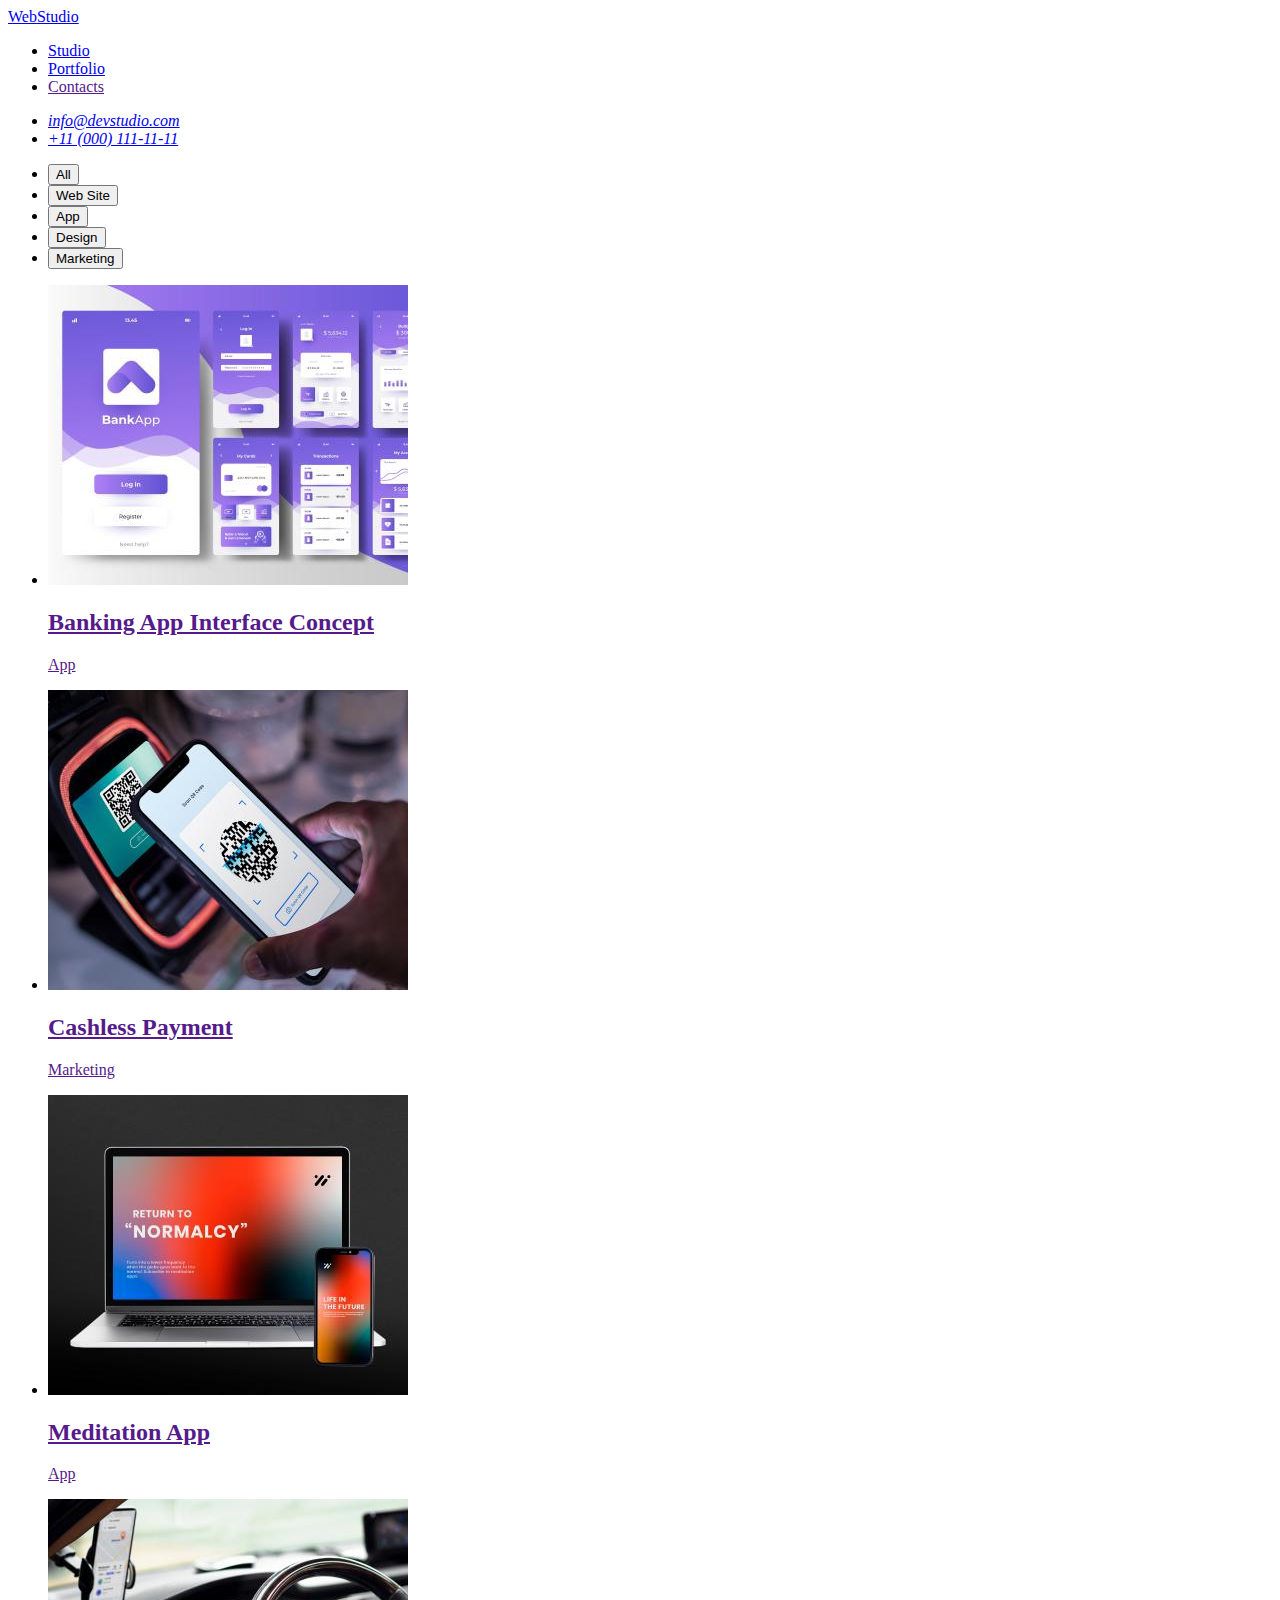
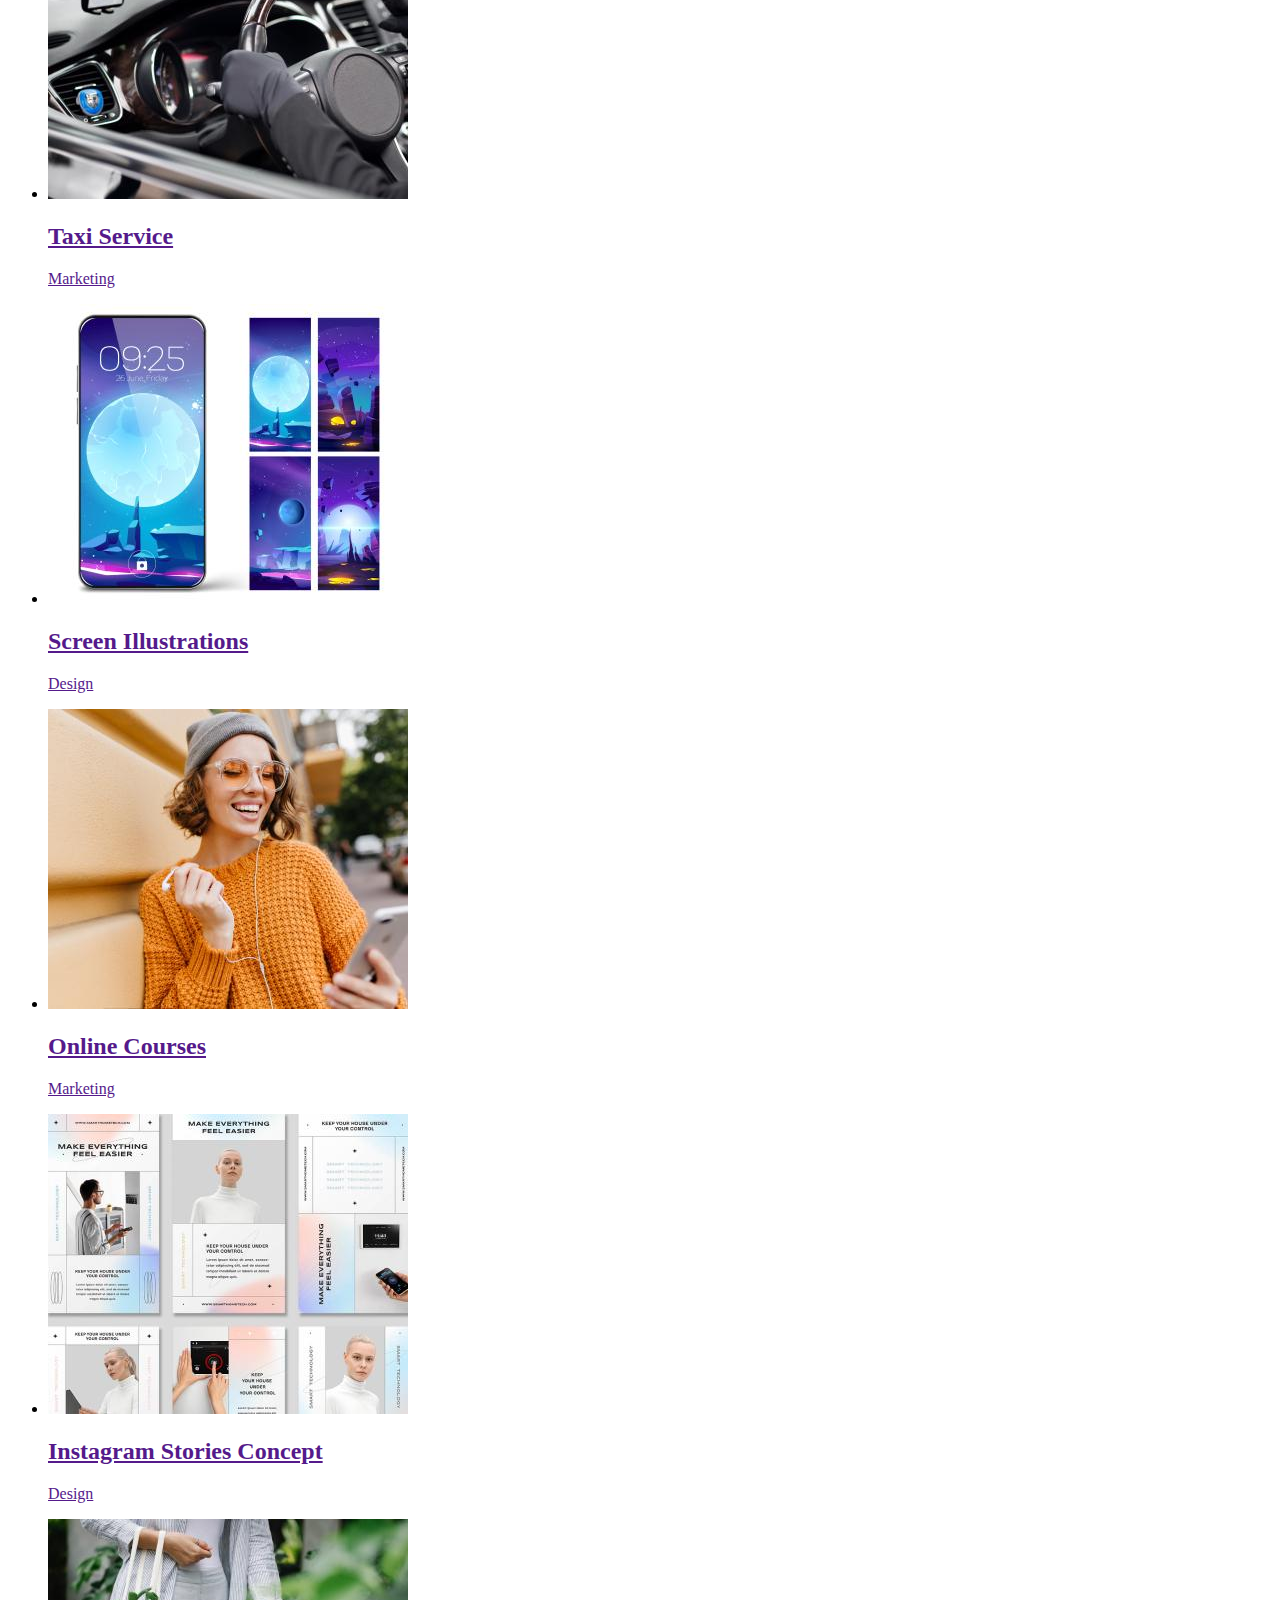
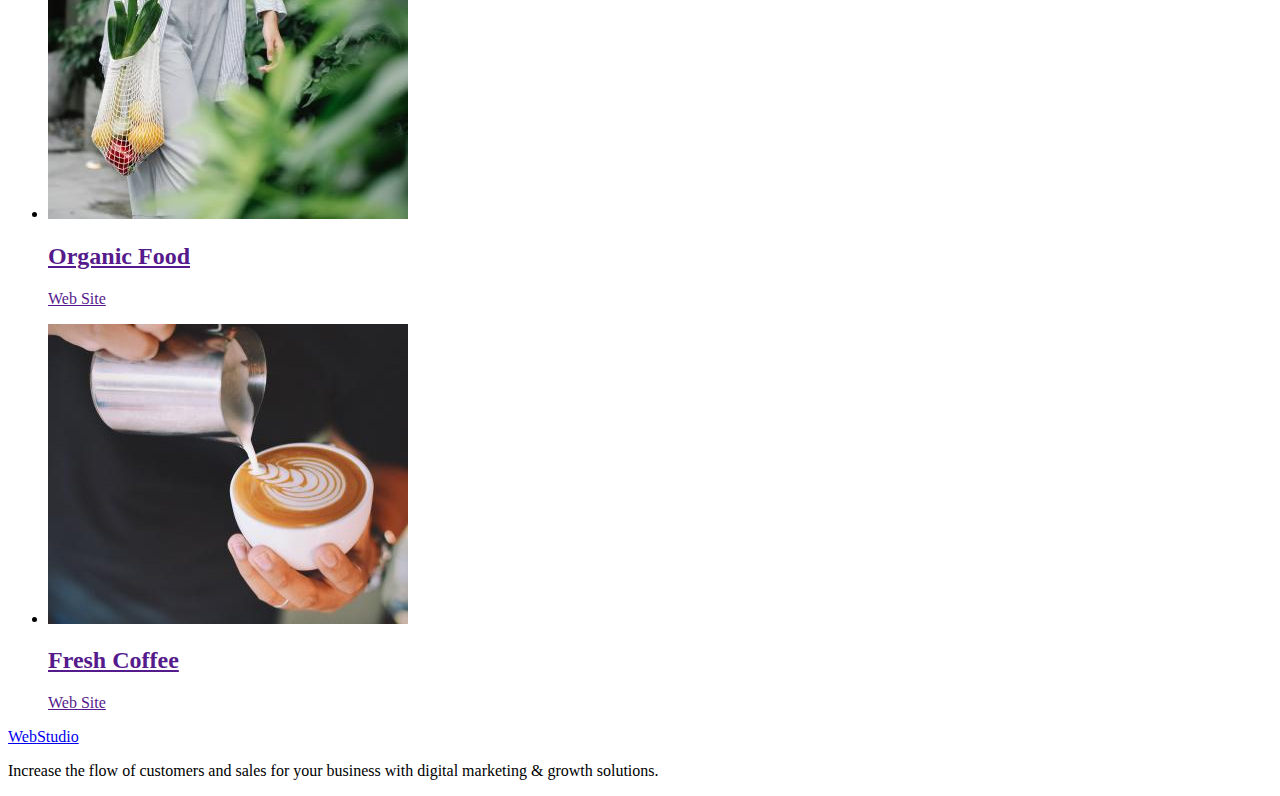
==== portfolio.html @ fcc4657e "Add files via upload" ====
<!DOCTYPE html>
<html lang="en">
  <head>
    <meta charset="UTF-8" />
    <meta http-equiv="X-UA-Compatible" content="IE=edge" />
    <meta name="viewport" content="width=device-width, initial-scale=1.0" />
    <title>Portfolio</title>

    <link rel="preconnect" href="https://fonts.googleapis.com" />
    <link rel="preconnect" href="https://fonts.gstatic.com" crossorigin />
    <link
      href="https://fonts.googleapis.com/css2?family=Raleway:wght@800&family=Roboto:wght@400;500;700&display=swap"
      rel="stylesheet"
    />
    <link rel="stylesheet" href="./css/styles.css" />
  </head>

  <body class="body">
    <header class="page-header">
      <nav class="page-nav">
        <a class="logo-link link" href="./index.html"
          >Web<span class="logo-text">Studio</span></a
        >
        <ul class="menu list">
          <li class="menu-item">
            <a class="menu-link link" href="./index.html">Studio</a>
          </li>
          <li class="menu-item">
            <a class="menu-link link" href="./portfolio.html">Portfolio</a>
          </li>
          <li class="menu-item">
            <a class="menu-link link" href="">Contacts</a>
          </li>
        </ul>
      </nav>
      <address class="contacts-address link">
        <ul class="contacts-address list">
          <li class="contacts-address-item">
            <a
              class="contacts-address-mail link"
              href="mailto:info@devstudio.com"
              >info@devstudio.com</a
            >
          </li>
          <li class="contacts-address-item">
            <a class="contacts-address-telephone link" href="tel:+110001111111"
              >+11 (000) 111-11-11</a
            >
          </li>
        </ul>
      </address>
    </header>
    <!--PORTFOLIO-->
    <main>
      <section class="content-portfolio">
        <h1 hidden>Portfolio</h1>

        <ul class="menu-nav-list list">
          <li class="portfolio-btn-list list">
            <button class="portfolio-button" type="button">All</button>
          </li>
          <li class="portfolio-btn-list list">
            <button class="portfolio-button" type="button">Web Site</button>
          </li>
          <li class="portfolio-btn-list list">
            <button class="portfolio-button" type="button">App</button>
          </li>
          <li class="portfolio-btn-list list">
            <button class="portfolio-button" type="button">Design</button>
          </li>
          <li class="portfolio-btn-list list">
            <button class="portfolio-button" type="button">Marketing</button>
          </li>
        </ul>

        <!----------Examples Working------>
        <ul class="examples-working-list list">
          <li class="examples-working-list-item list">
            <a class="examples-working-link link" href="">
              <img
                src="./images/img8.jpg"
                alt="Online banking application"
                width="360"
                height="300"
              />
              <h2 class="title-examples-working">
                Banking App Interface Concept
              </h2>
              <p class="examples-working-paragraph">App</p></a
            >
          </li>
          <li class="examples-working-list-item list">
            <a class="examples-working-link link" href="">
              <img
                src="./images/img9.jpg"
                alt="Work mobile QR-Code"
                width="360"
                height="300"
              />
              <h2 class="title-examples-working">Cashless Payment</h2>
              <p class="examples-working-paragraph">Marketing</p></a
            >
          </li>
          <li class="examples-working-list-item list">
            <a class="examples-working-link link" href="">
              <img
                src="./images/img10.jpg"
                alt="Laptop and phone"
                width="360"
                height="300"
              />
              <h2 class="title-examples-working">Meditation App</h2>
              <p class="examples-working-paragraph">App</p></a
            >
          </li>
          <li class="examples-working-list-item list">
            <a class="examples-working-link link" href="">
              <img
                src="./images/img11.jpg"
                alt="A man is driving using a navigator"
                width="360"
                height="300"
              />
              <h2 class="title-examples-working">Taxi Service</h2>
              <p class="examples-working-paragraph">Marketing</p></a
            >
          </li>
          <li class="examples-working-list-item list">
            <a class="examples-working-link link" href="">
              <img
                src="./images/img12.jpg"
                alt="Pictures for smartphone"
                width="360"
                height="300"
              />
              <h2 class="title-examples-working">Screen Illustrations</h2>
              <p class="examples-working-paragraph">Design</p></a
            >
          </li>
          <li class="examples-working-list-item list">
            <a class="examples-working-link link" href="">
              <img
                src="./images/img13.jpg"
                alt="Girl in headphones listens to the online course"
                width="360"
                height="300"
              />
              <h2 class="title-examples-working">Online Courses</h2>
              <p class="examples-working-paragraph">Marketing</p></a
            >
          </li>
          <li class="examples-working-list-item list">
            <a class="examples-working-link link" href="">
              <img
                src="./images/img14.jpg"
                alt="Six pictures"
                width="360"
                height="300"
              />
              <h2 class="title-examples-working">Instagram Stories Concept</h2>
              <p class="examples-working-paragraph">Design</p></a
            >
          </li>
          <li class="examples-working-list-item list">
            <a class="examples-working-link link" href="">
              <img
                src="./images/img15.jpg"
                alt="Woman with a bag of vegetables and fruits"
                width="360"
                height="300"
              />
              <h2 class="title-examples-working">Organic Food</h2>
              <p class="examples-working-paragraph">Web Site</p></a
            >
          </li>
          <li class="examples-working-list-item list">
            <a class="examples-working-link link" href="">
              <img
                src="./images/img16.jpg"
                alt="Cup of coffee in hand"
                width="360"
                height="300"
              />
              <h2 class="title-examples-working">Fresh Coffee</h2>
              <p class="examples-working-paragraph">Web Site</p></a
            >
          </li>
        </ul>
      </section>
    </main>

    <footer class="peage-footer">
      <a class="footer-logo-link link" href="./index.html"
        >Web<span class="footer-logo-text">Studio</span></a
      >
      <p class="text-footer">
        Increase the flow of customers and sales for your business with digital
        marketing & growth solutions.
      </p>
    </footer>
  </body>
</html>
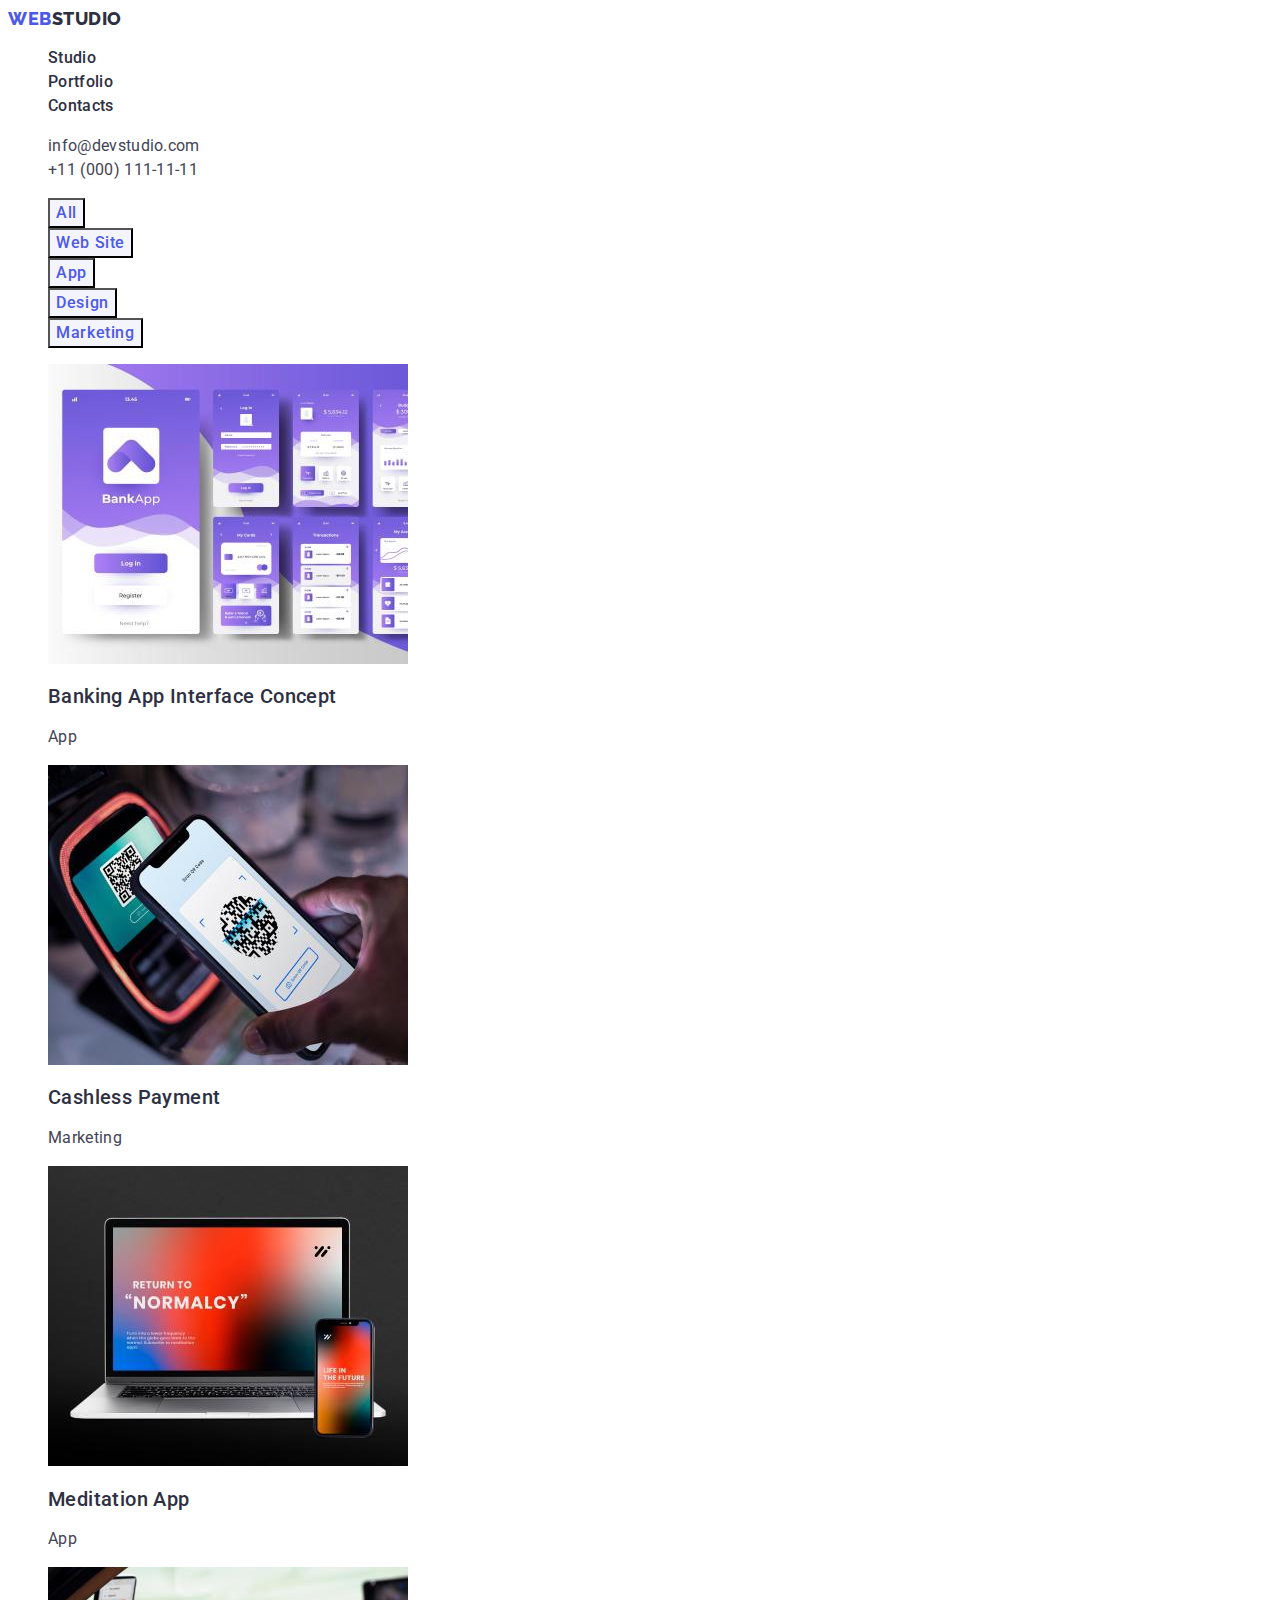
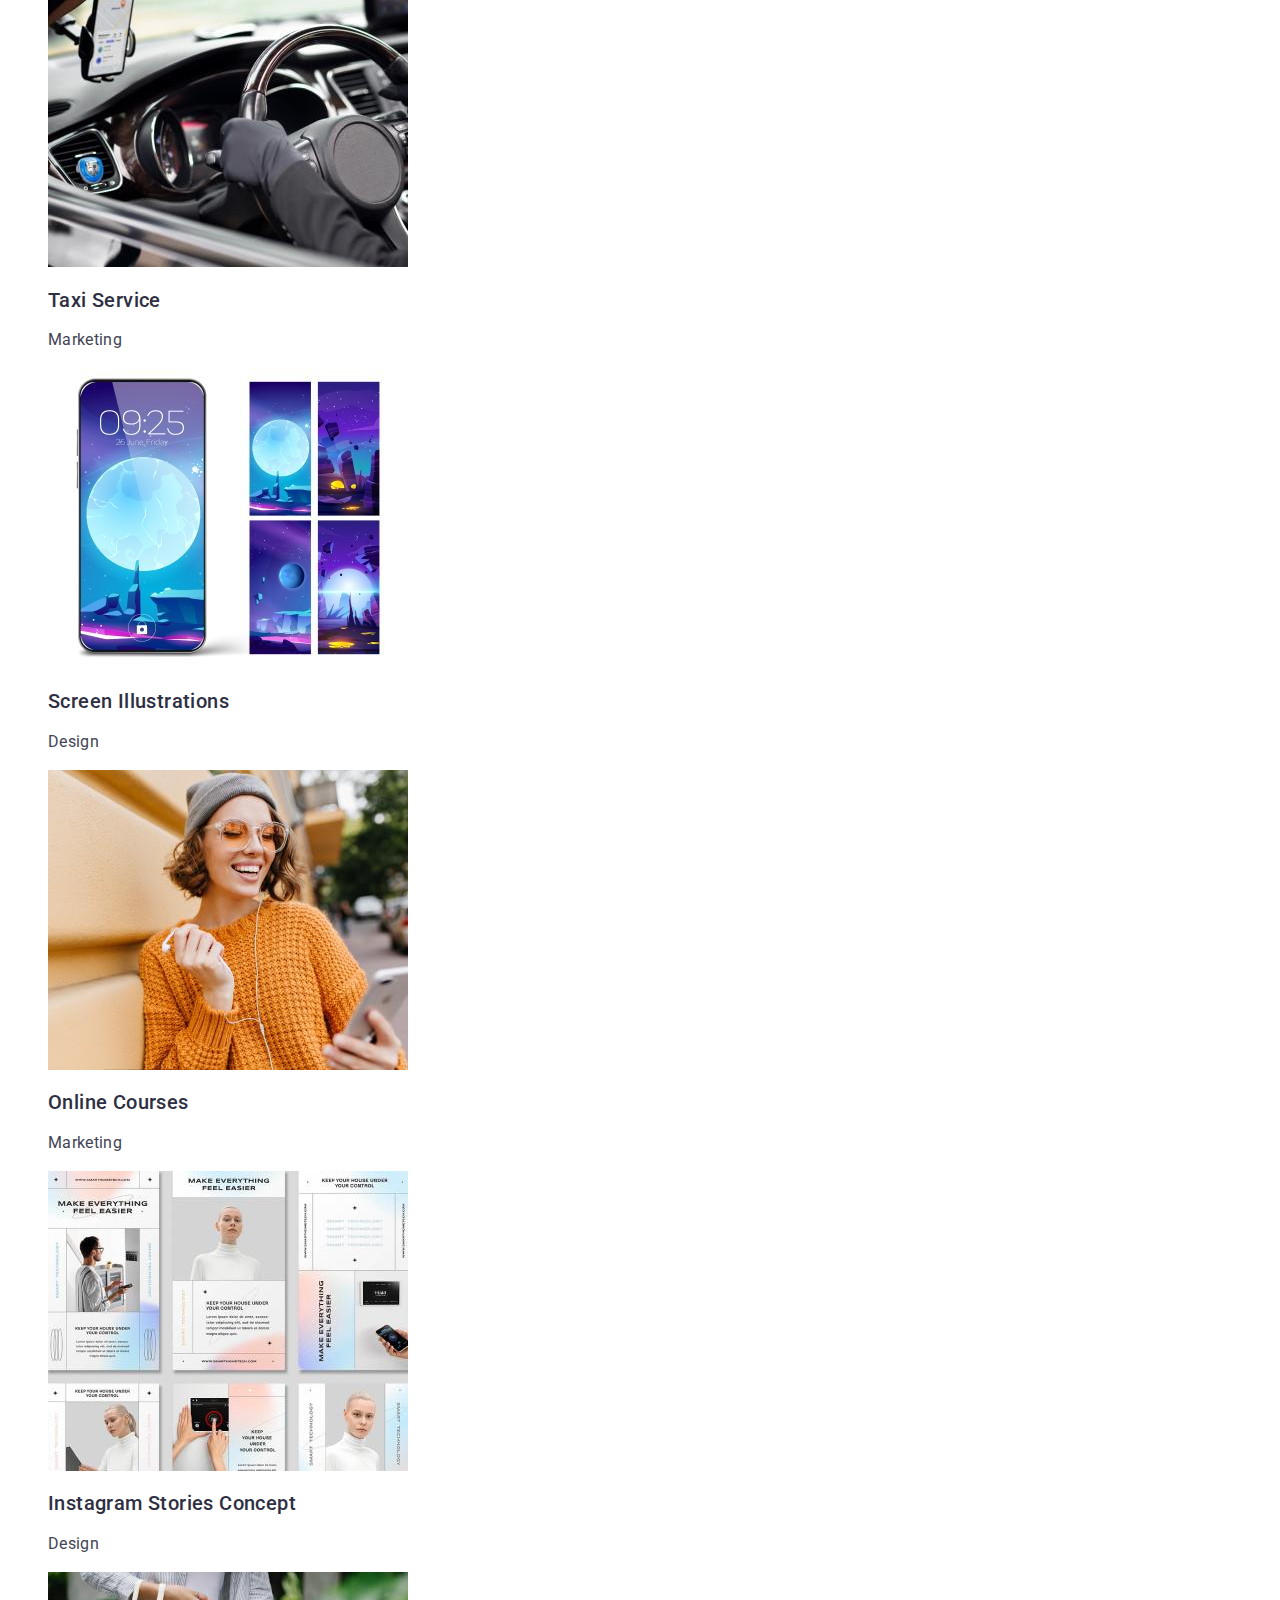
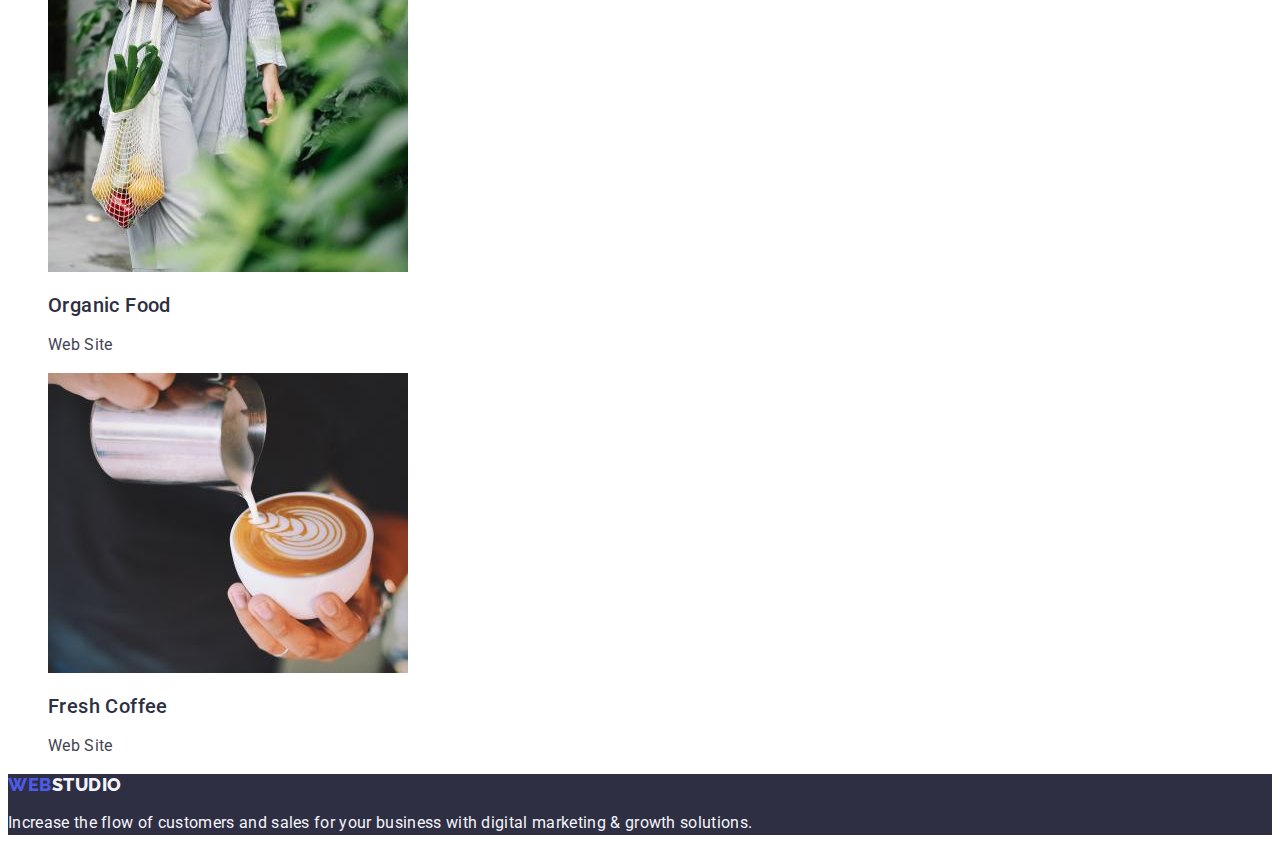
==== commit 6153be2f: "Add files via upload" ====
--- a/portfolio.html
+++ b/portfolio.html
@@ -17,19 +17,21 @@
 
   <body class="body">
     <header class="page-header">
-      <nav class="page-nav">
+      <nav class="menu-page-nav">
         <a class="logo-link link" href="./index.html"
           >Web<span class="logo-text">Studio</span></a
         >
-        <ul class="menu list">
-          <li class="menu-item">
-            <a class="menu-link link" href="./index.html">Studio</a>
-          </li>
-          <li class="menu-item">
-            <a class="menu-link link" href="./portfolio.html">Portfolio</a>
-          </li>
-          <li class="menu-item">
-            <a class="menu-link link" href="">Contacts</a>
+        <ul class="menu-page-nav list">
+          <li class="menu-page-nav-item">
+            <a class="menu-page-nav-link link" href="./index.html">Studio</a>
+          </li>
+          <li class="menu-page-nav-item">
+            <a class="menu-page-nav-link link" href="./portfolio.html"
+              >Portfolio</a
+            >
+          </li>
+          <li class="menu-page-nav-item">
+            <a class="menu-page-nav-link link" href="">Contacts</a>
           </li>
         </ul>
       </nav>
@@ -83,10 +85,10 @@
                 width="360"
                 height="300"
               />
-              <h2 class="title-examples-working">
+              <h2 class="our-actions-subtitle">
                 Banking App Interface Concept
               </h2>
-              <p class="examples-working-paragraph">App</p></a
+              <p class="our-actions-subtitle-text">App</p></a
             >
           </li>
           <li class="examples-working-list-item list">
@@ -97,8 +99,8 @@
                 width="360"
                 height="300"
               />
-              <h2 class="title-examples-working">Cashless Payment</h2>
-              <p class="examples-working-paragraph">Marketing</p></a
+              <h2 class="our-actions-subtitle">Cashless Payment</h2>
+              <p class="our-actions-subtitle-text">Marketing</p></a
             >
           </li>
           <li class="examples-working-list-item list">
@@ -109,8 +111,8 @@
                 width="360"
                 height="300"
               />
-              <h2 class="title-examples-working">Meditation App</h2>
-              <p class="examples-working-paragraph">App</p></a
+              <h2 class="our-actions-subtitle">Meditation App</h2>
+              <p class="our-actions-subtitle-text">App</p></a
             >
           </li>
           <li class="examples-working-list-item list">
@@ -121,8 +123,8 @@
                 width="360"
                 height="300"
               />
-              <h2 class="title-examples-working">Taxi Service</h2>
-              <p class="examples-working-paragraph">Marketing</p></a
+              <h2 class="our-actions-subtitle">Taxi Service</h2>
+              <p class="our-actions-subtitle-text">Marketing</p></a
             >
           </li>
           <li class="examples-working-list-item list">
@@ -133,8 +135,8 @@
                 width="360"
                 height="300"
               />
-              <h2 class="title-examples-working">Screen Illustrations</h2>
-              <p class="examples-working-paragraph">Design</p></a
+              <h2 class="our-actions-subtitle">Screen Illustrations</h2>
+              <p class="our-actions-subtitle-text">Design</p></a
             >
           </li>
           <li class="examples-working-list-item list">
@@ -145,8 +147,8 @@
                 width="360"
                 height="300"
               />
-              <h2 class="title-examples-working">Online Courses</h2>
-              <p class="examples-working-paragraph">Marketing</p></a
+              <h2 class="our-actions-subtitle">Online Courses</h2>
+              <p class="our-actions-subtitle-text">Marketing</p></a
             >
           </li>
           <li class="examples-working-list-item list">
@@ -157,8 +159,8 @@
                 width="360"
                 height="300"
               />
-              <h2 class="title-examples-working">Instagram Stories Concept</h2>
-              <p class="examples-working-paragraph">Design</p></a
+              <h2 class="our-actions-subtitle">Instagram Stories Concept</h2>
+              <p class="our-actions-subtitle-text">Design</p></a
             >
           </li>
           <li class="examples-working-list-item list">
@@ -169,8 +171,8 @@
                 width="360"
                 height="300"
               />
-              <h2 class="title-examples-working">Organic Food</h2>
-              <p class="examples-working-paragraph">Web Site</p></a
+              <h2 class="our-actions-subtitle">Organic Food</h2>
+              <p class="our-actions-subtitle-text">Web Site</p></a
             >
           </li>
           <li class="examples-working-list-item list">
@@ -181,8 +183,8 @@
                 width="360"
                 height="300"
               />
-              <h2 class="title-examples-working">Fresh Coffee</h2>
-              <p class="examples-working-paragraph">Web Site</p></a
+              <h2 class="our-actions-subtitle">Fresh Coffee</h2>
+              <p class="our-actions-subtitle-text">Web Site</p></a
             >
           </li>
         </ul>
--- a/css/styles.css
+++ b/css/styles.css
@@ -0,0 +1,442 @@
+/*DOCUMENT*/
+
+:root {
+    --primari-font: 'Roboto', sans-serif;
+    --secondery-font: 'Raleway', sans-serif;
+    --primary-text-color: #434455;
+    --secondery-text-color: #2E2F42;
+    --accent-color: #404BBF;
+    --accent-background-color: #4D5AE5 --secondery-accent-background-color: #2e2f42
+}
+
+.list {
+    list-style: none;
+}
+
+.link {
+    text-decoration: none;
+}
+
+
+
+
+/*SECTION HEADER*/
+
+.body {
+    font-family: 'Roboto', sans-serif;
+    color: #434455;
+    background-color: #FFFFFF
+}
+
+.logo-link {
+    font-family: 'Raleway', sans-serif;
+    font-style: normal;
+    font-weight: 800;
+    font-size: 18px;
+    line-height: 1.17;
+    letter-spacing: 0.03em;
+    color: #4D5AE5;
+    text-transform: uppercase;
+}
+
+.logo-text {
+    font-family: 'Raleway', sans-serif;
+    font-style: normal;
+    font-weight: 800;
+    font-size: 18px;
+    line-height: 1.2;
+    letter-spacing: 0.03em;
+    color: #2E2F42;
+    text-transform: uppercase;
+}
+
+.menu-page-nav-link {
+    font-family: 'Roboto', sans-serif;
+    font-style: normal;
+    font-weight: 500;
+    font-size: 16px;
+    line-height: 1.5;
+    letter-spacing: 0.02em;
+    color: #2E2F42;
+}
+
+.menu-page-nav-item :hover,
+.menu-page-nav-item :focus {
+    color: #404BBF;
+}
+
+.contacts-address {
+    font-style: normal;
+}
+
+.contacts-address-mail {
+    font-family: 'Roboto', sans-serif;
+    font-style: normal;
+    font-weight: 400;
+    font-size: 16px;
+    line-height: 1.5;
+    letter-spacing: 0.02em;
+
+    color: #434455;
+
+}
+
+.contacts-address-mail:hover,
+.contacts-address-mail:focus {
+    color: #404BBF;
+}
+
+.contacts-address-telephone {
+    font-family: 'Roboto', sans-serif;
+    font-style: normal;
+    font-weight: 400;
+    font-size: 16px;
+    line-height: 1.5;
+    letter-spacing: 0.02em;
+
+    color: #434455;
+
+}
+
+.contacts-address-telephone:hover,
+.contacts-address-telephone:focus {
+    color: #404BBF;
+}
+
+
+
+/*SECTION ONE*/
+.main-content-hero {
+    background-color: #2e2f42
+}
+
+.main-content-title {
+    font-family: 'Roboto', sans-serif;
+    font-style: normal;
+    font-weight: 700;
+    font-size: 56px;
+    line-height: 1.07;
+    text-align: center;
+    letter-spacing: 0.02em;
+    color: #FFFFFF;
+
+
+}
+
+.main-btn {
+    font-family: 'Roboto', sans-serif;
+    font-style: normal;
+    font-weight: 500;
+    font-size: 16px;
+    line-height: 1.5;
+    letter-spacing: 0.04em;
+    color: #FFFFFF;
+    background: #4D5AE5;
+    cursor: pointer;
+    align-items: center
+}
+
+.main-btn:hover,
+.main-btn:focus {
+    background-color: #404BBF;
+    color: #FFFFFF;
+}
+
+
+
+/*SECTION TWO*/
+
+.our-actions-subtitle {
+    font-family: 'Roboto', sans-serif;
+    font-style: normal;
+    font-weight: 500;
+    font-size: 20px;
+    line-height: 1.2;
+    letter-spacing: 0.02em;
+    color: #2E2F42;
+}
+
+.our-actions-subtitle-text {
+    font-family: 'Roboto', sans-serif;
+    font-style: normal;
+    font-weight: 400;
+    font-size: 16px;
+    line-height: 1.5;
+    letter-spacing: 0.02em;
+    color: #434455;
+}
+
+/*SECTION THREE*/
+
+.header-our-working {
+    font-family: 'Roboto', sans-serif;
+    font-style: normal;
+    font-weight: 700;
+    font-size: 36px;
+    line-height: 1.11;
+    text-align: center;
+    letter-spacing: 0.02em;
+    text-transform: capitalize;
+    color: #2E2F42;
+}
+
+/*SECTION FOUR*/
+
+.our-team {
+    background-color: #F4F4FD;
+}
+
+.our-team-item {
+    background-color: #FFFFFF
+}
+
+.header-our-team {
+    font-family: 'Roboto', sans-serif;
+    font-style: normal;
+    font-weight: 700;
+    font-size: 36px;
+    line-height: 1.11;
+    text-align: center;
+    letter-spacing: 0.02em;
+    text-transform: capitalize;
+    color: #2E2F42;
+}
+
+.our-team-subtitle {
+    font-family: 'Roboto', sans-serif;
+    font-style: normal;
+    font-weight: 500;
+    font-size: 20px;
+    line-height: 1.2;
+    letter-spacing: 0.02em;
+    color: #2E2F42;
+}
+
+.our-team-subtitle-text {
+    font-family: 'Roboto', sans-serif;
+    font-style: normal;
+    font-weight: 400;
+    font-size: 16px;
+    line-height: 1.5;
+    letter-spacing: 0.02em;
+    color: #434455;
+}
+
+/*SECTION FOOTER*/
+
+.peage-footer {
+    background: #2E2F42;
+}
+
+.footer-logo-link {
+    font-family: 'Raleway', sans-serif;
+    font-style: normal;
+    font-weight: 800;
+    font-size: 18px;
+    line-height: 1.17;
+    letter-spacing: 0.03em;
+    color: #4D5AE5;
+    text-transform: uppercase;
+}
+
+.footer-logo-text {
+    font-family: 'Raleway', sans-serif;
+    font-style: normal;
+    font-weight: 800;
+    font-size: 18px;
+    line-height: 1.17;
+    letter-spacing: 0.03em;
+    color: #F4F4FD;
+    text-transform: uppercase;
+}
+
+
+.text-footer {
+    font-family: 'Roboto', sans-serif;
+    font-style: normal;
+    font-weight: 400;
+    font-size: 16px;
+    line-height: 1.5;
+    letter-spacing: 0.02em;
+    color: #F4F4FD;
+}
+
+
+
+/*PORTFOLIO*/
+
+:root {
+    --primari-font: 'Roboto', sans-serif;
+    --secondery-font: 'Raleway', sans-serif;
+    --primary-text-color: #434455;
+    --secondery-text-color: #2E2F42;
+    --accent-color: #404BBF;
+    --accent-background-color: #4D5AE5
+}
+
+.list {
+    list-style: none;
+}
+
+.link {
+    text-decoration: none;
+}
+
+.body {
+    font-family: 'Roboto', sans-serif;
+    color: #434455;
+    background-color: #FFFFFF
+}
+
+.logo-link {
+    font-family: 'Raleway', sans-serif;
+    font-style: normal;
+    font-weight: 800;
+    font-size: 18px;
+    line-height: 1.17;
+    letter-spacing: 0.03em;
+    text-transform: uppercase;
+    color: #4D5AE5;
+}
+
+.logo-text {
+    font-family: 'Raleway', sans-serif;
+    font-style: normal;
+    font-weight: 800;
+    font-size: 18px;
+    line-height: 1.2;
+    letter-spacing: 0.03em;
+    text-transform: uppercase;
+    color: #2E2F42;
+}
+
+
+.menu-page-nav-link {
+    font-family: 'Roboto', sans-serif;
+    font-style: normal;
+    font-weight: 500;
+    font-size: 16px;
+    line-height: 1.5;
+    letter-spacing: 0.02em;
+    color: #2E2F42;
+}
+
+.menu-page-nav-item :hover,
+.menu-page-nav-item :focus {
+    color: #404BBF;
+}
+
+.contacts-address {
+    font-style: normal;
+}
+
+.contacts-address-mail {
+    font-family: 'Roboto', sans-serif;
+    font-style: normal;
+    font-weight: 400;
+    font-size: 16px;
+    line-height: 1.5;
+    letter-spacing: 0.02em;
+
+    color: #434455;
+
+}
+
+.contacts-address-mail:hover,
+.contacts-address-mail:focus {
+    color: var(--accent-color);
+}
+
+.contacts-address-telephone {
+    font-family: 'Roboto', sans-serif;
+    font-style: normal;
+    font-weight: 400;
+    font-size: 16px;
+    line-height: 1.5;
+    letter-spacing: 0.02em;
+
+    color: #434455;
+
+}
+
+.contacts-address-telephone:hover,
+.contacts-address-telephone:focus {
+    color: var(--accent-color);
+}
+
+.portfolio-button {
+    font-family: 'Roboto', sans-serif;
+    font-style: normal;
+    font-weight: 500;
+    font-size: 16px;
+    line-height: 1.5;
+    letter-spacing: 0.04em;
+    color: #4D5AE5;
+    background: #F4F4FD;
+    align-items: center;
+    cursor: pointer;
+}
+
+
+.portfolio-button:hover,
+.portfolio-button:focus {
+    color: #FFFFFF;
+    background-color: #404BBF;
+}
+
+.our-actions-subtitle {
+    font-family: 'Roboto', sans-serif;
+    font-style: normal;
+    font-weight: 500;
+    font-size: 20px;
+    line-height: 1.2;
+    letter-spacing: 0.02em;
+    color: #2E2F42;
+}
+
+.our-actions-subtitle-text {
+    font-family: 'Roboto', sans-serif;
+    font-style: normal;
+    font-weight: 400;
+    font-size: 16px;
+    line-height: 1.5;
+    letter-spacing: 0.02em;
+    color: #434455;
+}
+
+.peage-footer {
+    background: #2E2F42;
+}
+
+.footer-logo-link {
+    font-family: 'Raleway', sans-serif;
+    font-style: normal;
+    font-weight: 800;
+    font-size: 18px;
+    line-height: 1.17;
+    letter-spacing: 0.03em;
+    text-transform: uppercase;
+    color: #4D5AE5;
+}
+
+.footer-logo-text {
+    font-family: 'Raleway', sans-serif;
+    font-style: normal;
+    font-weight: 800;
+    font-size: 18px;
+    line-height: 1.17;
+    letter-spacing: 0.03em;
+    text-transform: uppercase;
+    color: #F4F4FD;
+}
+
+
+.text-footer {
+    font-family: 'Roboto', sans-serif;
+    font-style: normal;
+    font-weight: 400;
+    font-size: 16px;
+    line-height: 1.5;
+    letter-spacing: 0.02em;
+    color: #F4F4FD;
+}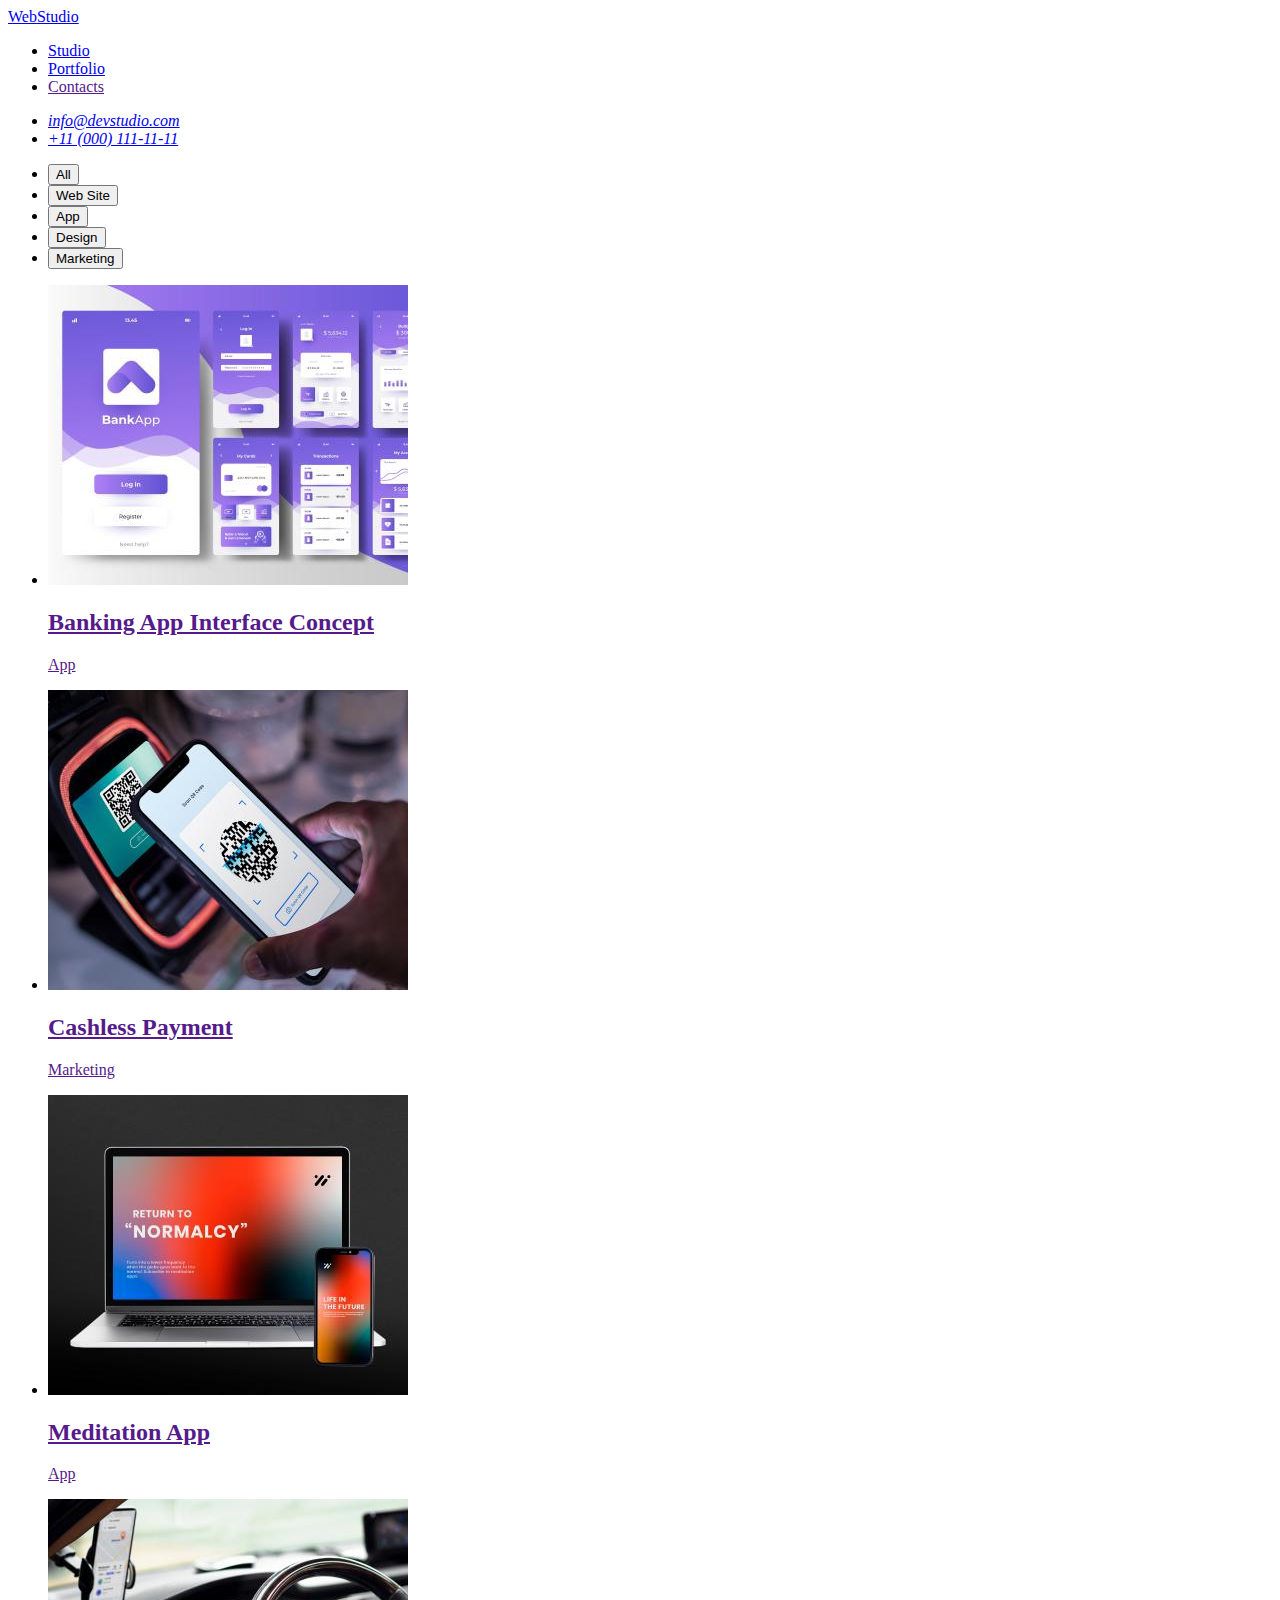
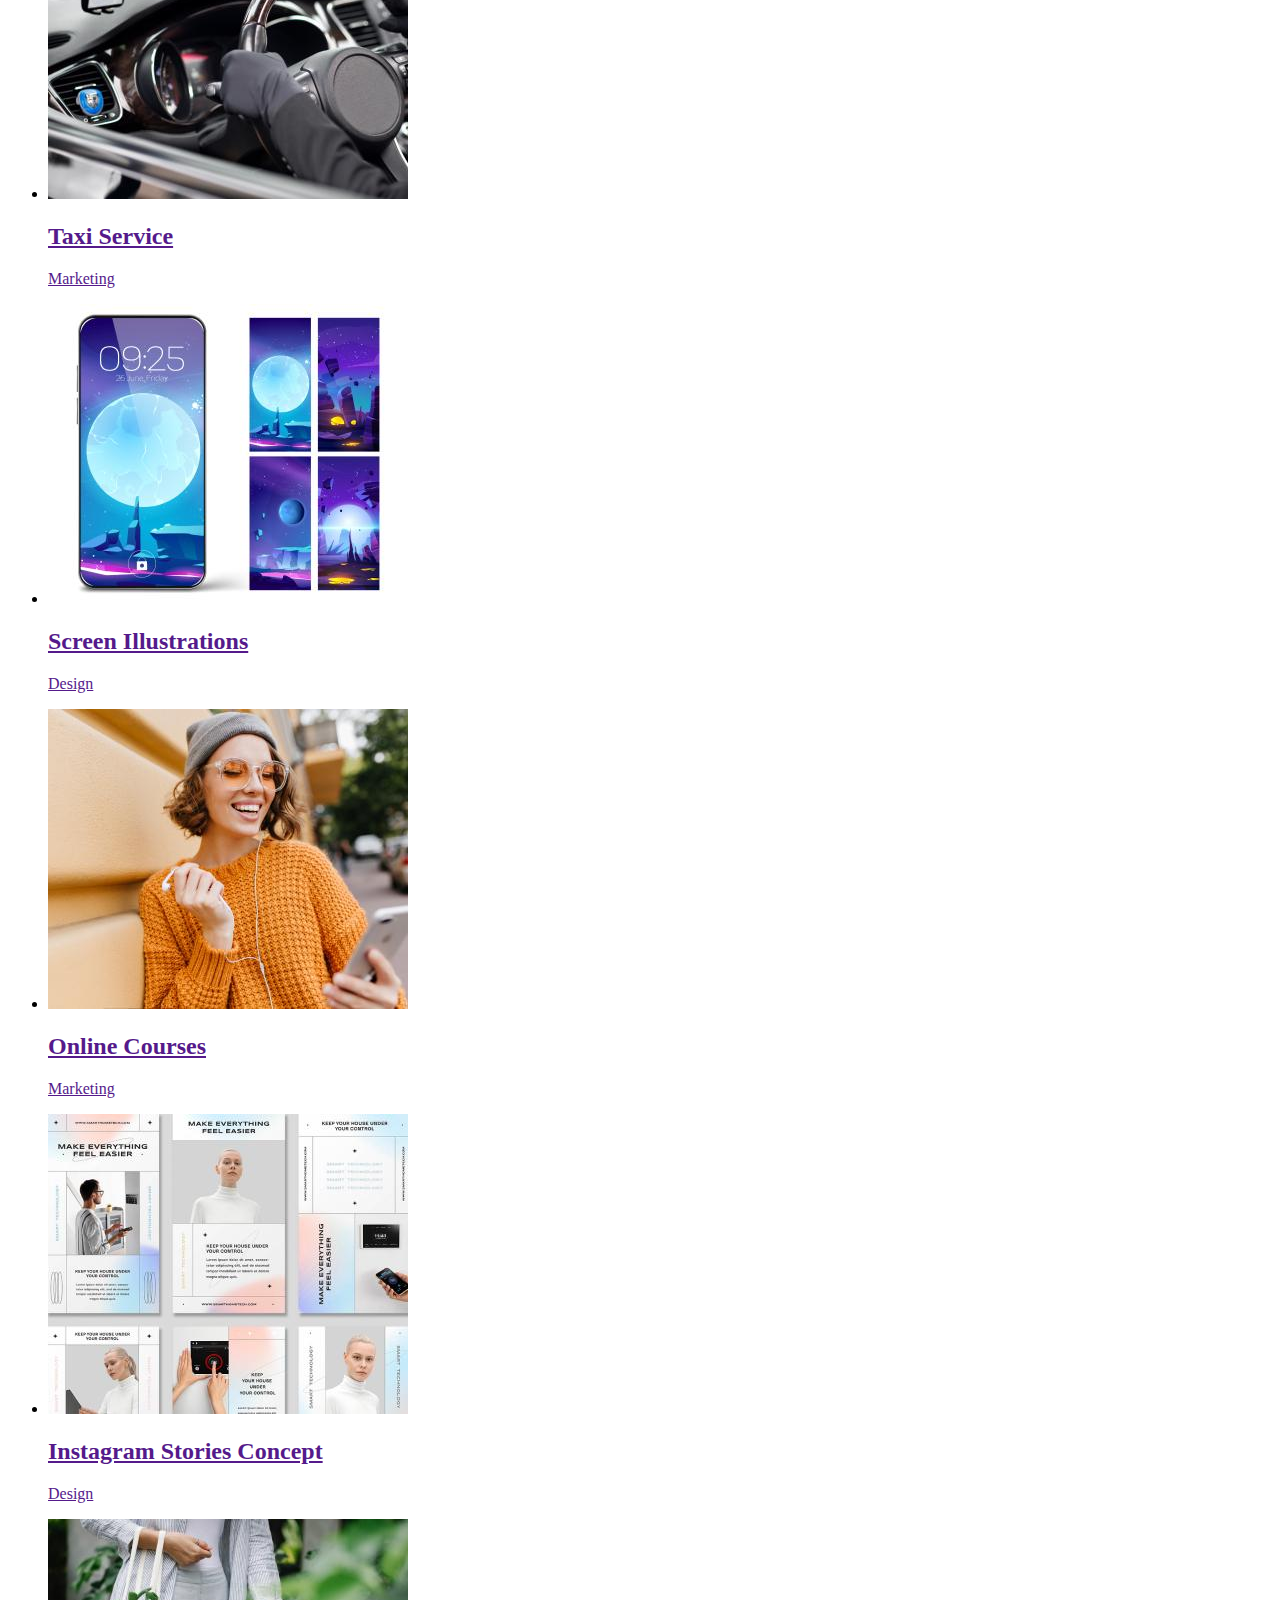
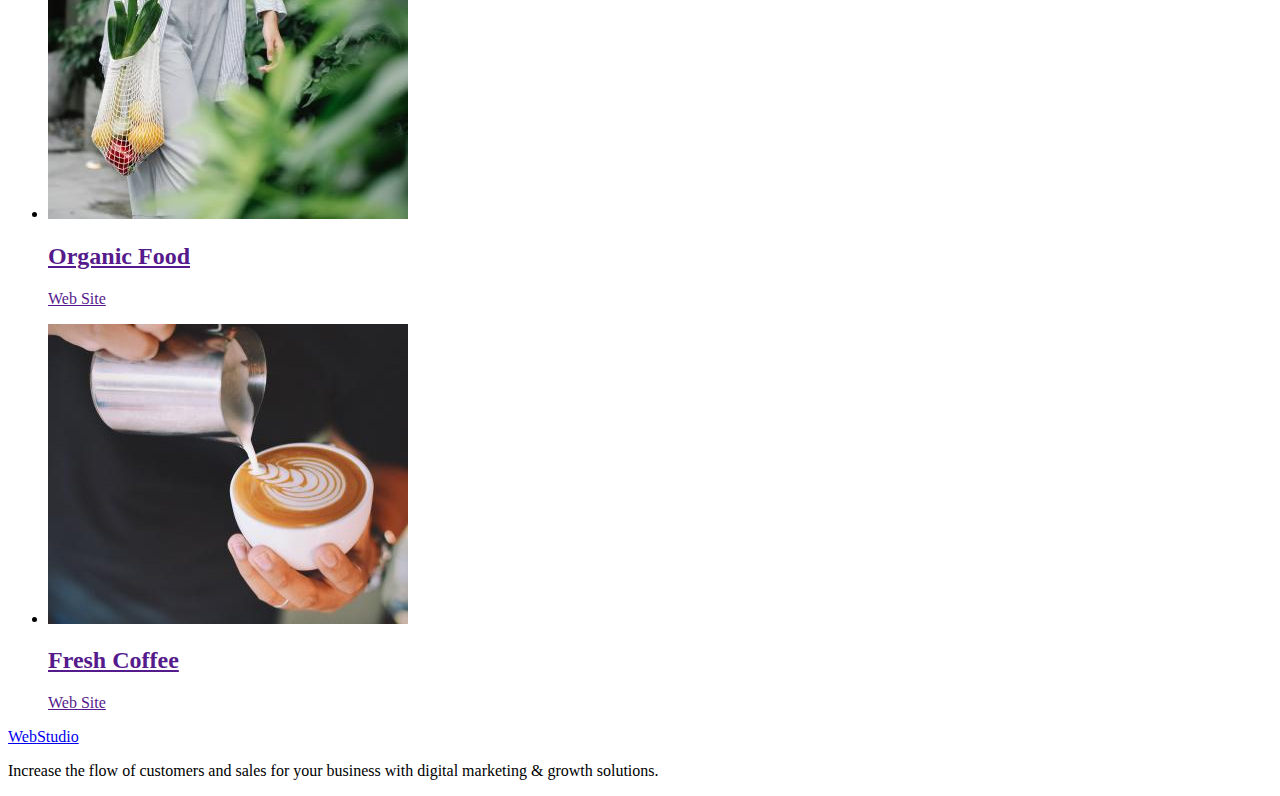
==== commit 43a31889: "Add files via upload" ====
--- a/portfolio.html
+++ b/portfolio.html
@@ -22,15 +22,15 @@
           >Web<span class="logo-text">Studio</span></a
         >
         <ul class="menu-page-nav list">
-          <li class="menu-page-nav-item">
+          <li class="menu-page-nav">
             <a class="menu-page-nav-link link" href="./index.html">Studio</a>
           </li>
-          <li class="menu-page-nav-item">
+          <li class="menu-page-nav">
             <a class="menu-page-nav-link link" href="./portfolio.html"
               >Portfolio</a
             >
           </li>
-          <li class="menu-page-nav-item">
+          <li class="menu-page-nav">
             <a class="menu-page-nav-link link" href="">Contacts</a>
           </li>
         </ul>
@@ -52,6 +52,7 @@
         </ul>
       </address>
     </header>
+
     <!--PORTFOLIO-->
     <main>
       <section class="content-portfolio">
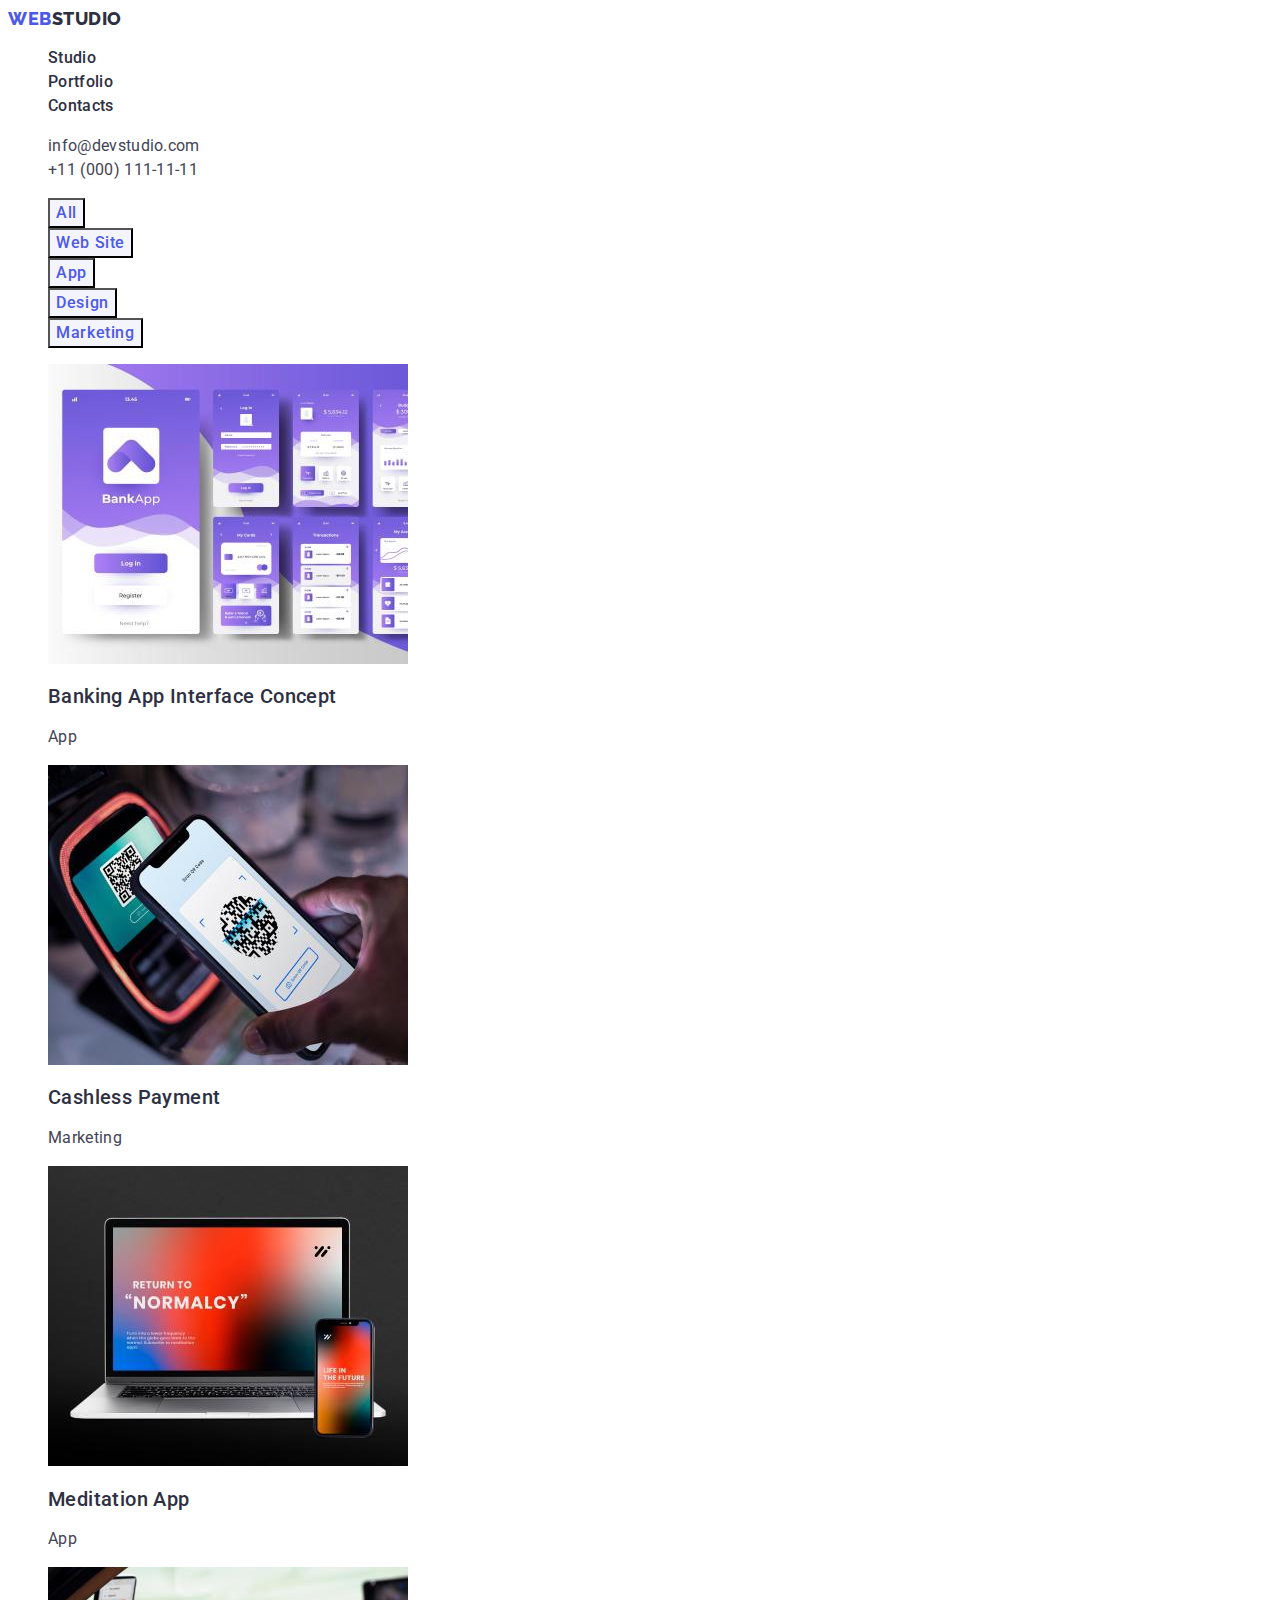
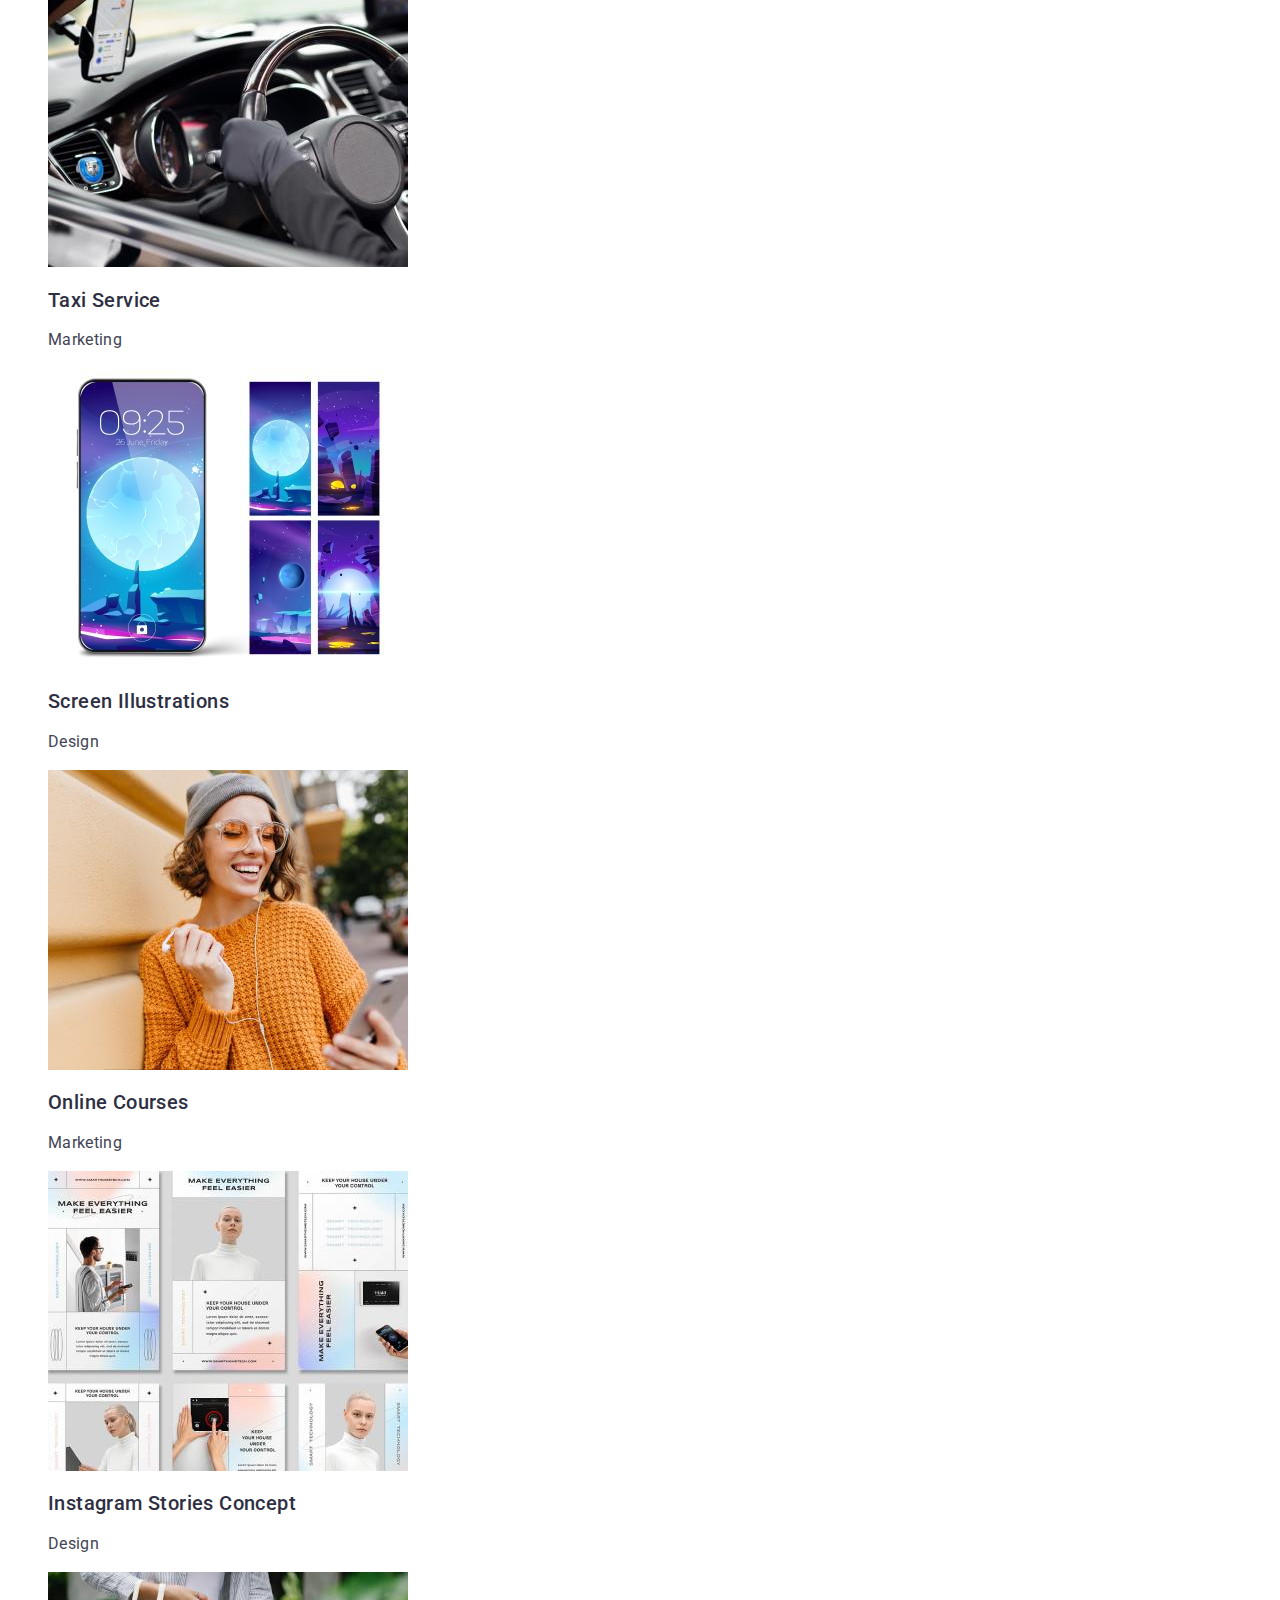
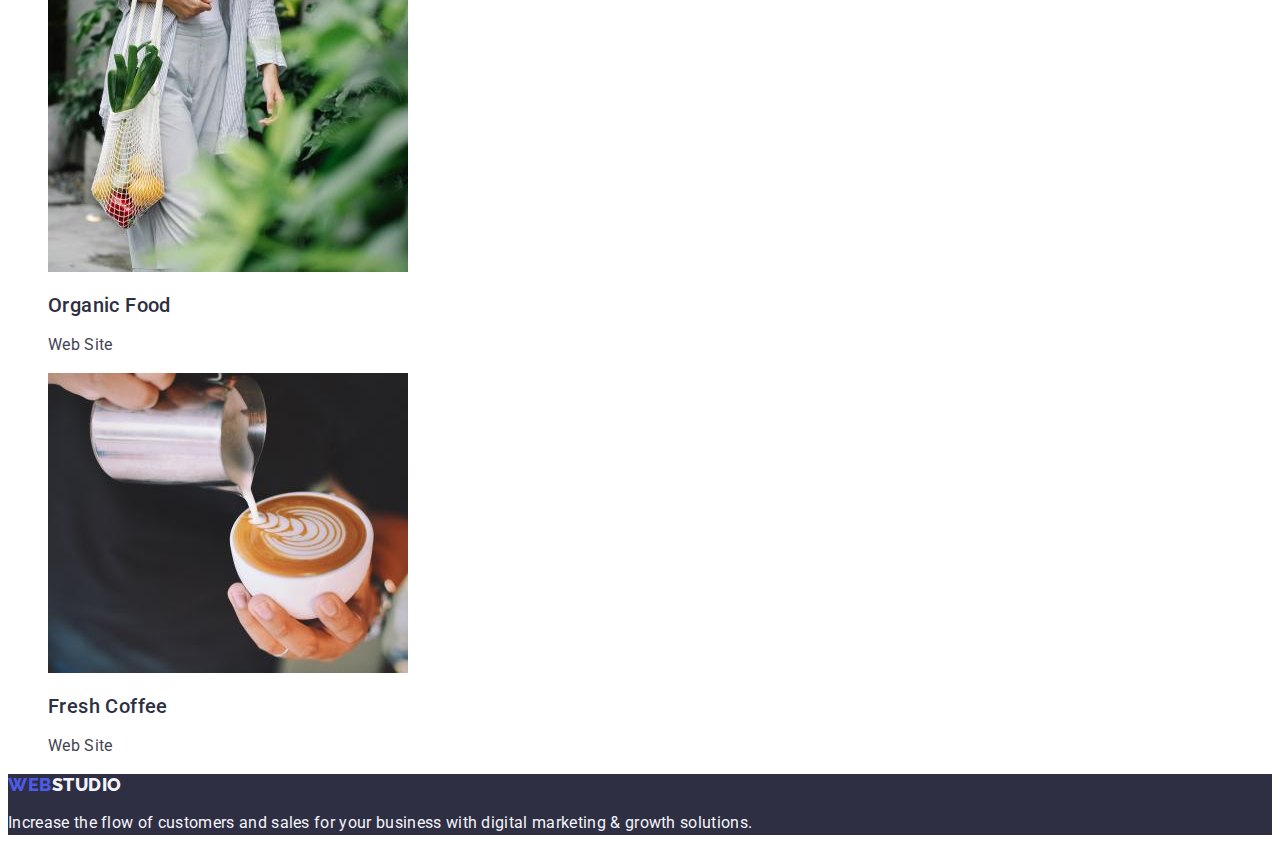
==== commit eff0ae23: "Add files via upload" ====
--- a/portfolio.html
+++ b/portfolio.html
@@ -22,15 +22,15 @@
           >Web<span class="logo-text">Studio</span></a
         >
         <ul class="menu-page-nav list">
-          <li class="menu-page-nav">
+          <li class="menu-page-nav list">
             <a class="menu-page-nav-link link" href="./index.html">Studio</a>
           </li>
-          <li class="menu-page-nav">
+          <li class="menu-page-nav list">
             <a class="menu-page-nav-link link" href="./portfolio.html"
               >Portfolio</a
             >
           </li>
-          <li class="menu-page-nav">
+          <li class="menu-page-nav list">
             <a class="menu-page-nav-link link" href="">Contacts</a>
           </li>
         </ul>
--- a/css/styles.css
+++ b/css/styles.css
@@ -0,0 +1,442 @@
+/*DOCUMENT*/
+
+:root {
+    --primari-font: 'Roboto', sans-serif;
+    --secondery-font: 'Raleway', sans-serif;
+    --primary-text-color: #434455;
+    --secondery-text-color: #2E2F42;
+    --accent-color: #404BBF;
+    --accent-background-color: #4D5AE5 --secondery-accent-background-color: #2e2f42
+}
+
+.list {
+    list-style: none;
+}
+
+.link {
+    text-decoration: none;
+}
+
+
+
+
+/*SECTION HEADER*/
+
+.body {
+    font-family: 'Roboto', sans-serif;
+    color: #434455;
+    background-color: #FFFFFF
+}
+
+.logo-link {
+    font-family: 'Raleway', sans-serif;
+    font-style: normal;
+    font-weight: 800;
+    font-size: 18px;
+    line-height: 1.17;
+    letter-spacing: 0.03em;
+    color: #4D5AE5;
+    text-transform: uppercase;
+}
+
+.logo-text {
+    font-family: 'Raleway', sans-serif;
+    font-style: normal;
+    font-weight: 800;
+    font-size: 18px;
+    line-height: 1.2;
+    letter-spacing: 0.03em;
+    color: #2E2F42;
+    text-transform: uppercase;
+}
+
+.menu-page-nav-link {
+    font-family: 'Roboto', sans-serif;
+    font-style: normal;
+    font-weight: 500;
+    font-size: 16px;
+    line-height: 1.5;
+    letter-spacing: 0.02em;
+    color: #2E2F42;
+}
+
+.menu-page-nav :hover,
+.menu-page-nav :focus {
+    color: #404BBF;
+}
+
+.contacts-address {
+    font-style: normal;
+}
+
+.contacts-address-mail {
+    font-family: 'Roboto', sans-serif;
+    font-style: normal;
+    font-weight: 400;
+    font-size: 16px;
+    line-height: 1.5;
+    letter-spacing: 0.02em;
+
+    color: #434455;
+
+}
+
+.contacts-address-mail:hover,
+.contacts-address-mail:focus {
+    color: #404BBF;
+}
+
+.contacts-address-telephone {
+    font-family: 'Roboto', sans-serif;
+    font-style: normal;
+    font-weight: 400;
+    font-size: 16px;
+    line-height: 1.5;
+    letter-spacing: 0.02em;
+
+    color: #434455;
+
+}
+
+.contacts-address-telephone:hover,
+.contacts-address-telephone:focus {
+    color: #404BBF;
+}
+
+
+
+/*SECTION ONE*/
+.main-content-hero {
+    background-color: #2e2f42
+}
+
+.main-content-title {
+    font-family: 'Roboto', sans-serif;
+    font-style: normal;
+    font-weight: 700;
+    font-size: 56px;
+    line-height: 1.07;
+    text-align: center;
+    letter-spacing: 0.02em;
+    color: #FFFFFF;
+
+
+}
+
+.main-btn {
+    font-family: 'Roboto', sans-serif;
+    font-style: normal;
+    font-weight: 500;
+    font-size: 16px;
+    line-height: 1.5;
+    letter-spacing: 0.04em;
+    color: #FFFFFF;
+    background: #4D5AE5;
+    cursor: pointer;
+    align-items: center
+}
+
+.main-btn:hover,
+.main-btn:focus {
+    background-color: #404BBF;
+    color: #FFFFFF;
+}
+
+
+
+/*SECTION TWO*/
+
+.our-actions-subtitle {
+    font-family: 'Roboto', sans-serif;
+    font-style: normal;
+    font-weight: 500;
+    font-size: 20px;
+    line-height: 1.2;
+    letter-spacing: 0.02em;
+    color: #2E2F42;
+}
+
+.our-actions-subtitle-text {
+    font-family: 'Roboto', sans-serif;
+    font-style: normal;
+    font-weight: 400;
+    font-size: 16px;
+    line-height: 1.5;
+    letter-spacing: 0.02em;
+    color: #434455;
+}
+
+/*SECTION THREE*/
+
+.header-our-working {
+    font-family: 'Roboto', sans-serif;
+    font-style: normal;
+    font-weight: 700;
+    font-size: 36px;
+    line-height: 1.11;
+    text-align: center;
+    letter-spacing: 0.02em;
+    text-transform: capitalize;
+    color: #2E2F42;
+}
+
+/*SECTION FOUR*/
+
+.our-team {
+    background-color: #F4F4FD;
+}
+
+.our-team-item {
+    background-color: #FFFFFF
+}
+
+.header-our-team {
+    font-family: 'Roboto', sans-serif;
+    font-style: normal;
+    font-weight: 700;
+    font-size: 36px;
+    line-height: 1.11;
+    text-align: center;
+    letter-spacing: 0.02em;
+    text-transform: capitalize;
+    color: #2E2F42;
+}
+
+.our-team-subtitle {
+    font-family: 'Roboto', sans-serif;
+    font-style: normal;
+    font-weight: 500;
+    font-size: 20px;
+    line-height: 1.2;
+    letter-spacing: 0.02em;
+    color: #2E2F42;
+}
+
+.our-team-subtitle-text {
+    font-family: 'Roboto', sans-serif;
+    font-style: normal;
+    font-weight: 400;
+    font-size: 16px;
+    line-height: 1.5;
+    letter-spacing: 0.02em;
+    color: #434455;
+}
+
+/*SECTION FOOTER*/
+
+.peage-footer {
+    background: #2E2F42;
+}
+
+.footer-logo-link {
+    font-family: 'Raleway', sans-serif;
+    font-style: normal;
+    font-weight: 800;
+    font-size: 18px;
+    line-height: 1.17;
+    letter-spacing: 0.03em;
+    color: #4D5AE5;
+    text-transform: uppercase;
+}
+
+.footer-logo-text {
+    font-family: 'Raleway', sans-serif;
+    font-style: normal;
+    font-weight: 800;
+    font-size: 18px;
+    line-height: 1.17;
+    letter-spacing: 0.03em;
+    color: #F4F4FD;
+    text-transform: uppercase;
+}
+
+
+.text-footer {
+    font-family: 'Roboto', sans-serif;
+    font-style: normal;
+    font-weight: 400;
+    font-size: 16px;
+    line-height: 1.5;
+    letter-spacing: 0.02em;
+    color: #F4F4FD;
+}
+
+
+
+/*PORTFOLIO*/
+
+:root {
+    --primari-font: 'Roboto', sans-serif;
+    --secondery-font: 'Raleway', sans-serif;
+    --primary-text-color: #434455;
+    --secondery-text-color: #2E2F42;
+    --accent-color: #404BBF;
+    --accent-background-color: #4D5AE5
+}
+
+.list {
+    list-style: none;
+}
+
+.link {
+    text-decoration: none;
+}
+
+.body {
+    font-family: 'Roboto', sans-serif;
+    color: #434455;
+    background-color: #FFFFFF
+}
+
+.logo-link {
+    font-family: 'Raleway', sans-serif;
+    font-style: normal;
+    font-weight: 800;
+    font-size: 18px;
+    line-height: 1.17;
+    letter-spacing: 0.03em;
+    text-transform: uppercase;
+    color: #4D5AE5;
+}
+
+.logo-text {
+    font-family: 'Raleway', sans-serif;
+    font-style: normal;
+    font-weight: 800;
+    font-size: 18px;
+    line-height: 1.2;
+    letter-spacing: 0.03em;
+    text-transform: uppercase;
+    color: #2E2F42;
+}
+
+
+.menu-page-nav-link {
+    font-family: 'Roboto', sans-serif;
+    font-style: normal;
+    font-weight: 500;
+    font-size: 16px;
+    line-height: 1.5;
+    letter-spacing: 0.02em;
+    color: #2E2F42;
+}
+
+.menu-page-nav :hover,
+.menu-page-nav :focus {
+    color: #404BBF;
+}
+
+.contacts-address {
+    font-style: normal;
+}
+
+.contacts-address-mail {
+    font-family: 'Roboto', sans-serif;
+    font-style: normal;
+    font-weight: 400;
+    font-size: 16px;
+    line-height: 1.5;
+    letter-spacing: 0.02em;
+
+    color: #434455;
+
+}
+
+.contacts-address-mail:hover,
+.contacts-address-mail:focus {
+    color: var(--accent-color);
+}
+
+.contacts-address-telephone {
+    font-family: 'Roboto', sans-serif;
+    font-style: normal;
+    font-weight: 400;
+    font-size: 16px;
+    line-height: 1.5;
+    letter-spacing: 0.02em;
+
+    color: #434455;
+
+}
+
+.contacts-address-telephone:hover,
+.contacts-address-telephone:focus {
+    color: var(--accent-color);
+}
+
+.portfolio-button {
+    font-family: 'Roboto', sans-serif;
+    font-style: normal;
+    font-weight: 500;
+    font-size: 16px;
+    line-height: 1.5;
+    letter-spacing: 0.04em;
+    color: #4D5AE5;
+    background: #F4F4FD;
+    align-items: center;
+    cursor: pointer;
+}
+
+
+.portfolio-button:hover,
+.portfolio-button:focus {
+    color: #FFFFFF;
+    background-color: #404BBF;
+}
+
+.our-actions-subtitle {
+    font-family: 'Roboto', sans-serif;
+    font-style: normal;
+    font-weight: 500;
+    font-size: 20px;
+    line-height: 1.2;
+    letter-spacing: 0.02em;
+    color: #2E2F42;
+}
+
+.our-actions-subtitle-text {
+    font-family: 'Roboto', sans-serif;
+    font-style: normal;
+    font-weight: 400;
+    font-size: 16px;
+    line-height: 1.5;
+    letter-spacing: 0.02em;
+    color: #434455;
+}
+
+.peage-footer {
+    background: #2E2F42;
+}
+
+.footer-logo-link {
+    font-family: 'Raleway', sans-serif;
+    font-style: normal;
+    font-weight: 800;
+    font-size: 18px;
+    line-height: 1.17;
+    letter-spacing: 0.03em;
+    text-transform: uppercase;
+    color: #4D5AE5;
+}
+
+.footer-logo-text {
+    font-family: 'Raleway', sans-serif;
+    font-style: normal;
+    font-weight: 800;
+    font-size: 18px;
+    line-height: 1.17;
+    letter-spacing: 0.03em;
+    text-transform: uppercase;
+    color: #F4F4FD;
+}
+
+
+.text-footer {
+    font-family: 'Roboto', sans-serif;
+    font-style: normal;
+    font-weight: 400;
+    font-size: 16px;
+    line-height: 1.5;
+    letter-spacing: 0.02em;
+    color: #F4F4FD;
+}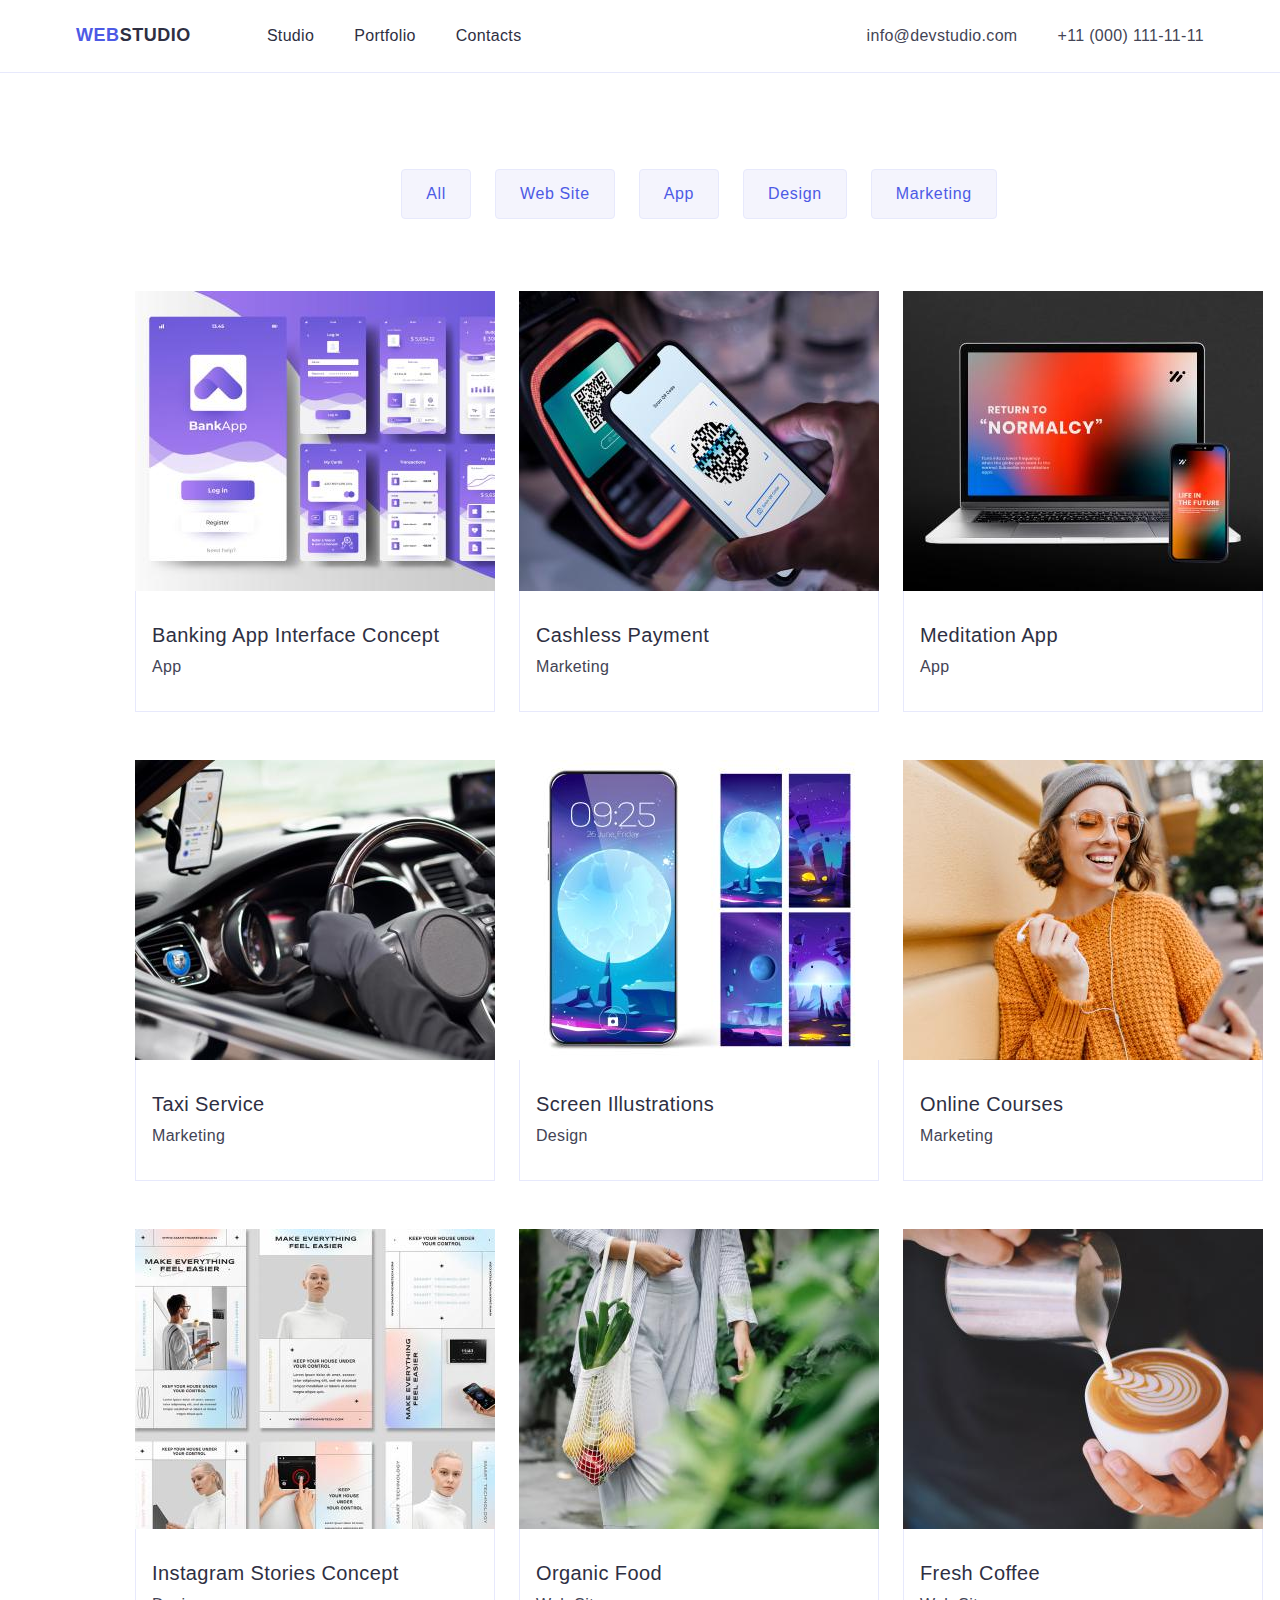
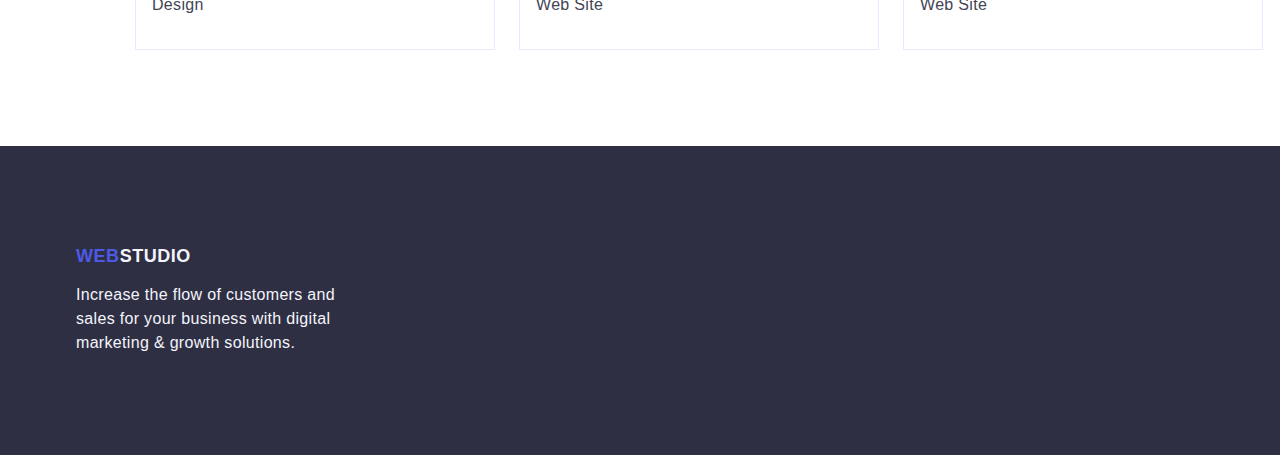
==== commit d7bf187a: "Add files via upload" ====
--- a/portfolio.html
+++ b/portfolio.html
@@ -9,7 +9,7 @@
     <link rel="preconnect" href="https://fonts.googleapis.com" />
     <link rel="preconnect" href="https://fonts.gstatic.com" crossorigin />
     <link
-      href="https://fonts.googleapis.com/css2?family=Raleway:wght@800&family=Roboto:wght@400;500;700&display=swap"
+      href="https://cdn.jsdelivr.net/npm/modern-normalize@1.1.0/modern-normalize.min.css"
       rel="stylesheet"
     />
     <link rel="stylesheet" href="./css/styles.css" />
@@ -17,189 +17,213 @@
 
   <body class="body">
     <header class="page-header">
-      <nav class="menu-page-nav">
-        <a class="logo-link link" href="./index.html"
-          >Web<span class="logo-text">Studio</span></a
-        >
-        <ul class="menu-page-nav list">
-          <li class="menu-page-nav list">
-            <a class="menu-page-nav-link link" href="./index.html">Studio</a>
-          </li>
-          <li class="menu-page-nav list">
-            <a class="menu-page-nav-link link" href="./portfolio.html"
-              >Portfolio</a
-            >
-          </li>
-          <li class="menu-page-nav list">
-            <a class="menu-page-nav-link link" href="">Contacts</a>
-          </li>
-        </ul>
-      </nav>
-      <address class="contacts-address link">
-        <ul class="contacts-address list">
-          <li class="contacts-address-item">
-            <a
-              class="contacts-address-mail link"
-              href="mailto:info@devstudio.com"
-              >info@devstudio.com</a
-            >
-          </li>
-          <li class="contacts-address-item">
-            <a class="contacts-address-telephone link" href="tel:+110001111111"
-              >+11 (000) 111-11-11</a
-            >
-          </li>
-        </ul>
-      </address>
+      <div class="container page-header-container">
+        <nav class="menu-page-nav">
+          <a class="logo-link link" href="./index.html"
+            >Web<span class="logo-text">Studio</span></a
+          >
+          <ul class="menu-page-nav-list list">
+            <li class="menu-page-nav-item list">
+              <a class="menu-page-nav-link link" href="./index.html">Studio</a>
+            </li>
+            <li class="menu-page-nav-item list">
+              <a class="menu-page-nav-link link" href="./portfolio.html"
+                >Portfolio</a
+              >
+            </li>
+            <li class="menu-page-nav-item list">
+              <a class="menu-page-nav-link link" href="">Contacts</a>
+            </li>
+          </ul>
+        </nav>
+        <address class="contacts-address link">
+          <ul class="contacts-address list">
+            <li class="contacts-address-item">
+              <a class="contacts-address link" href="mailto:info@devstudio.com"
+                >info@devstudio.com</a
+              >
+            </li>
+            <li class="contacts-address-item">
+              <a class="contacts-address link" href="tel:+110001111111"
+                >+11 (000) 111-11-11</a
+              >
+            </li>
+          </ul>
+        </address>
+      </div>
     </header>
 
     <!--PORTFOLIO-->
     <main>
       <section class="content-portfolio">
-        <h1 hidden>Portfolio</h1>
-
-        <ul class="menu-nav-list list">
-          <li class="portfolio-btn-list list">
-            <button class="portfolio-button" type="button">All</button>
-          </li>
-          <li class="portfolio-btn-list list">
-            <button class="portfolio-button" type="button">Web Site</button>
-          </li>
-          <li class="portfolio-btn-list list">
-            <button class="portfolio-button" type="button">App</button>
-          </li>
-          <li class="portfolio-btn-list list">
-            <button class="portfolio-button" type="button">Design</button>
-          </li>
-          <li class="portfolio-btn-list list">
-            <button class="portfolio-button" type="button">Marketing</button>
-          </li>
-        </ul>
-
-        <!----------Examples Working------>
-        <ul class="examples-working-list list">
-          <li class="examples-working-list-item list">
-            <a class="examples-working-link link" href="">
-              <img
-                src="./images/img8.jpg"
-                alt="Online banking application"
-                width="360"
-                height="300"
-              />
-              <h2 class="our-actions-subtitle">
-                Banking App Interface Concept
-              </h2>
-              <p class="our-actions-subtitle-text">App</p></a
-            >
-          </li>
-          <li class="examples-working-list-item list">
-            <a class="examples-working-link link" href="">
-              <img
-                src="./images/img9.jpg"
-                alt="Work mobile QR-Code"
-                width="360"
-                height="300"
-              />
-              <h2 class="our-actions-subtitle">Cashless Payment</h2>
-              <p class="our-actions-subtitle-text">Marketing</p></a
-            >
-          </li>
-          <li class="examples-working-list-item list">
-            <a class="examples-working-link link" href="">
-              <img
-                src="./images/img10.jpg"
-                alt="Laptop and phone"
-                width="360"
-                height="300"
-              />
-              <h2 class="our-actions-subtitle">Meditation App</h2>
-              <p class="our-actions-subtitle-text">App</p></a
-            >
-          </li>
-          <li class="examples-working-list-item list">
-            <a class="examples-working-link link" href="">
-              <img
-                src="./images/img11.jpg"
-                alt="A man is driving using a navigator"
-                width="360"
-                height="300"
-              />
-              <h2 class="our-actions-subtitle">Taxi Service</h2>
-              <p class="our-actions-subtitle-text">Marketing</p></a
-            >
-          </li>
-          <li class="examples-working-list-item list">
-            <a class="examples-working-link link" href="">
-              <img
-                src="./images/img12.jpg"
-                alt="Pictures for smartphone"
-                width="360"
-                height="300"
-              />
-              <h2 class="our-actions-subtitle">Screen Illustrations</h2>
-              <p class="our-actions-subtitle-text">Design</p></a
-            >
-          </li>
-          <li class="examples-working-list-item list">
-            <a class="examples-working-link link" href="">
-              <img
-                src="./images/img13.jpg"
-                alt="Girl in headphones listens to the online course"
-                width="360"
-                height="300"
-              />
-              <h2 class="our-actions-subtitle">Online Courses</h2>
-              <p class="our-actions-subtitle-text">Marketing</p></a
-            >
-          </li>
-          <li class="examples-working-list-item list">
-            <a class="examples-working-link link" href="">
-              <img
-                src="./images/img14.jpg"
-                alt="Six pictures"
-                width="360"
-                height="300"
-              />
-              <h2 class="our-actions-subtitle">Instagram Stories Concept</h2>
-              <p class="our-actions-subtitle-text">Design</p></a
-            >
-          </li>
-          <li class="examples-working-list-item list">
-            <a class="examples-working-link link" href="">
-              <img
-                src="./images/img15.jpg"
-                alt="Woman with a bag of vegetables and fruits"
-                width="360"
-                height="300"
-              />
-              <h2 class="our-actions-subtitle">Organic Food</h2>
-              <p class="our-actions-subtitle-text">Web Site</p></a
-            >
-          </li>
-          <li class="examples-working-list-item list">
-            <a class="examples-working-link link" href="">
-              <img
-                src="./images/img16.jpg"
-                alt="Cup of coffee in hand"
-                width="360"
-                height="300"
-              />
-              <h2 class="our-actions-subtitle">Fresh Coffee</h2>
-              <p class="our-actions-subtitle-text">Web Site</p></a
-            >
-          </li>
-        </ul>
+        <div class="container">
+          <h1 hidden>Portfolio</h1>
+
+          <ul class="menu-nav-list list">
+            <li class="portfolio-btn-list list">
+              <button class="portfolio-button" type="button">All</button>
+            </li>
+            <li class="portfolio-btn-list list">
+              <button class="portfolio-button" type="button">Web Site</button>
+            </li>
+            <li class="portfolio-btn-list list">
+              <button class="portfolio-button" type="button">App</button>
+            </li>
+            <li class="portfolio-btn-list list">
+              <button class="portfolio-button" type="button">Design</button>
+            </li>
+            <li class="portfolio-btn-list list">
+              <button class="portfolio-button" type="button">Marketing</button>
+            </li>
+          </ul>
+
+          <!----------Examples Working------>
+          <ul class="examples-working-list list">
+            <li class="examples-working-list-item list">
+              <a class="examples-working-link link" href="">
+                <img
+                  src="./images/img8.jpg"
+                  alt="Online banking application"
+                  width="360"
+                  height="300"
+                />
+                <div class="application-container">
+                  <h2 class="our-actions-subtitle">
+                    Banking App Interface Concept
+                  </h2>
+                  <p class="our-actions-subtitle-text">App</p>
+                </div>
+              </a>
+            </li>
+            <li class="examples-working-list-item list">
+              <a class="examples-working-link link" href="">
+                <img
+                  src="./images/img9.jpg"
+                  alt="Work mobile QR-Code"
+                  width="360"
+                  height="300"
+                />
+                <div class="application-container">
+                  <h2 class="our-actions-subtitle">Cashless Payment</h2>
+                  <p class="our-actions-subtitle-text">Marketing</p>
+                </div>
+              </a>
+            </li>
+            <li class="examples-working-list-item list">
+              <a class="examples-working-link link" href="">
+                <img
+                  src="./images/img10.jpg"
+                  alt="Laptop and phone"
+                  width="360"
+                  height="300"
+                />
+                <div class="application-container">
+                  <h2 class="our-actions-subtitle">Meditation App</h2>
+                  <p class="our-actions-subtitle-text">App</p>
+                </div>
+              </a>
+            </li>
+            <li class="examples-working-list-item list">
+              <a class="examples-working-link link" href="">
+                <img
+                  src="./images/img11.jpg"
+                  alt="A man is driving using a navigator"
+                  width="360"
+                  height="300"
+                />
+                <div class="application-container">
+                  <h2 class="our-actions-subtitle">Taxi Service</h2>
+                  <p class="our-actions-subtitle-text">Marketing</p>
+                </div>
+              </a>
+            </li>
+            <li class="examples-working-list-item list">
+              <a class="examples-working-link link" href="">
+                <img
+                  src="./images/img12.jpg"
+                  alt="Pictures for smartphone"
+                  width="360"
+                  height="300"
+                />
+                <div class="application-container">
+                  <h2 class="our-actions-subtitle">Screen Illustrations</h2>
+                  <p class="our-actions-subtitle-text">Design</p>
+                </div>
+              </a>
+            </li>
+            <li class="examples-working-list-item list">
+              <a class="examples-working-link link" href="">
+                <img
+                  src="./images/img13.jpg"
+                  alt="Girl in headphones listens to the online course"
+                  width="360"
+                  height="300"
+                />
+                <div class="application-container">
+                  <h2 class="our-actions-subtitle">Online Courses</h2>
+                  <p class="our-actions-subtitle-text">Marketing</p>
+                </div>
+              </a>
+            </li>
+            <li class="examples-working-list-item list">
+              <a class="examples-working-link link" href="">
+                <img
+                  src="./images/img14.jpg"
+                  alt="Six pictures"
+                  width="360"
+                  height="300"
+                />
+                <div class="application-container">
+                  <h2 class="our-actions-subtitle">
+                    Instagram Stories Concept
+                  </h2>
+                  <p class="our-actions-subtitle-text">Design</p>
+                </div>
+              </a>
+            </li>
+            <li class="examples-working-list-item list">
+              <a class="examples-working-link link" href="">
+                <img
+                  src="./images/img15.jpg"
+                  alt="Woman with a bag of vegetables and fruits"
+                  width="360"
+                  height="300"
+                />
+                <div class="application-container">
+                  <h2 class="our-actions-subtitle">Organic Food</h2>
+                  <p class="our-actions-subtitle-text">Web Site</p>
+                </div>
+              </a>
+            </li>
+            <li class="examples-working-list-item list">
+              <a class="examples-working-link link" href="">
+                <img
+                  src="./images/img16.jpg"
+                  alt="Cup of coffee in hand"
+                  width="360"
+                  height="300"
+                />
+                <div class="application-container">
+                  <h2 class="our-actions-subtitle">Fresh Coffee</h2>
+                  <p class="our-actions-subtitle-text">Web Site</p>
+                </div>
+              </a>
+            </li>
+          </ul>
+        </div>
       </section>
     </main>
 
     <footer class="peage-footer">
-      <a class="footer-logo-link link" href="./index.html"
-        >Web<span class="footer-logo-text">Studio</span></a
-      >
-      <p class="text-footer">
-        Increase the flow of customers and sales for your business with digital
-        marketing & growth solutions.
-      </p>
+      <div class="container container-peage-footer">
+        <a class="footer-logo-link link" href="./index.html"
+          >Web<span class="footer-logo-text">Studio</span></a
+        >
+        <p class="text-footer">
+          Increase the flow of customers and sales for your business with
+          digital marketing & growth solutions.
+        </p>
+      </div>
     </footer>
   </body>
 </html>
--- a/css/styles.css
+++ b/css/styles.css
@@ -1,13 +1,21 @@
 /*DOCUMENT*/
+
+
 
 :root {
     --primari-font: 'Roboto', sans-serif;
     --secondery-font: 'Raleway', sans-serif;
-    --primary-text-color: #434455;
-    --secondery-text-color: #2E2F42;
-    --accent-color: #404BBF;
-    --accent-background-color: #4D5AE5 --secondery-accent-background-color: #2e2f42
-}
+    --title-text-color: #2E2F42;
+    --body-text-color: #434455;
+    --accent-color: #e7e9fc;
+    --primary-brand-color: #4D5AE5;
+    --pressed-state-color: #404bbf;
+    --background-section-color: #f4f4fd;
+    --background-dark-color: #2e2f42;
+    --background-white-color: #ffffff;
+}
+
+
 
 .list {
     list-style: none;
@@ -17,6 +25,40 @@
     text-decoration: none;
 }
 
+h1,
+h2,
+h3,
+h4,
+p {
+    margin-top: 0;
+    margin-bottom: 0;
+}
+
+ul {
+    margin-top: 0;
+    margin-bottom: 0;
+    padding-left: 0;
+
+}
+
+img {
+    display: block;
+}
+
+button {
+    display: block;
+
+}
+
+
+
+.container {
+    width: 1158px;
+    margin-left: auto;
+    margin-right: auto;
+    padding-left: 15px;
+    padding-right: 15px;
+}
 
 
 
@@ -28,415 +70,452 @@
     background-color: #FFFFFF
 }
 
+
+.page-header-container {
+    display: flex;
+    align-items: center;
+
+
+
+
+}
+
+.page-header {
+    border-bottom: 1px solid #e7e9fc;
+
+}
+
+
+
 .logo-link {
-    font-family: 'Raleway', sans-serif;
+    font-family: var(--secondery-font);
+    font-weight: 800;
+    font-size: 18px;
+    line-height: 1.17;
+    letter-spacing: 0.03em;
+    color: var(--primary-brand-color);
+    text-transform: uppercase;
+
+
+    margin-right: 76px;
+}
+
+
+.logo-text {
+    font-family: var(--secondery-font);
+    font-weight: 800;
+    font-size: 18px;
+    line-height: 1.2;
+    letter-spacing: 0.03em;
+    color: var(--title-text-color);
+    text-transform: uppercase;
+}
+
+.menu-page-nav-list {
+    display: flex;
+    align-items: center;
+    gap: 40px;
+
+}
+
+.menu-page-nav-link {
+    font-weight: 500;
+    font-size: 16px;
+    line-height: 1.5;
+    letter-spacing: 0.02em;
+    color: var(--title-text-color);
+
+    display: flex;
+    padding-top: 24px;
+    padding-bottom: 24px;
+    margin-right: auto;
+    align-items: center
+}
+
+.menu-page-nav {
+    display: flex;
+    align-items: center;
+
+}
+
+
+
+
+.menu-page-nav-item :hover,
+.menu-page-nav-item :focus {
+    color: var(--pressed-state-color);
+}
+
+
+.contacts-address {
+    font-style: normal;
+    display: flex;
+    align-items: center;
+    margin-left: auto;
+
+    gap: 40px;
+}
+
+.contacts-address {
+    font-style: normal;
+    font-weight: 400;
+    font-size: 16px;
+    line-height: 1.5;
+    letter-spacing: 0.02em;
+    color: var(--body-text-color);
+
+
+
+}
+
+.contacts-address:hover,
+.contacts-address:focus {
+    color: var(--pressed-state-color);
+}
+
+
+/*SECTION ONE*/
+.main-content-hero {
+    background-color: var(--background-dark-color);
+}
+
+.main-content-title {
+
+    font-weight: 700;
+    font-size: 56px;
+    line-height: 1.07;
+    letter-spacing: 0.02em;
+    color: var(--background-white-color);
+    max-width: 496px;
+    text-align: center;
+
+    margin: 0 auto 48px;
+
+
+}
+
+.main-btn {
+    font-family: "Roboto", sans-serif;
+    font-style: normal;
+    font-weight: 500;
+    font-size: 16px;
+    line-height: 1.5;
+    letter-spacing: 0.04em;
+    color: var(--background-white-color);
+    background: var(--primary-brand-color);
+    cursor: pointer;
+    align-items: center;
+
+    border-radius: 4px;
+    padding-top: 16px;
+    padding-bottom: 16px;
+    padding-left: 32px;
+    padding-right: 32px;
+
+    min-width: 169px;
+    height: 56px;
+    border: none;
+
+    margin: 0 auto;
+}
+
+
+
+.main-btn:hover,
+.main-btn:focus {
+    background-color: var(--pressed-state-color);
+    color: var(--background-white-color);
+}
+
+.main-content-hero {
+    padding-top: 188px;
+    padding-bottom: 188px;
+}
+
+
+/*SECTION TWO*/
+
+.content-our-actions {
+    padding-top: 120px;
+    padding-bottom: 120px;
+}
+
+.our-actions-subtitle {
+
+    font-weight: 500;
+    font-size: 20px;
+    line-height: 1.2;
+    letter-spacing: 0.02em;
+    color: var(--title-text-color);
+    margin-bottom: 8px;
+    width: 264px;
+
+}
+
+.our-actions-subtitle-text {
+
+    font-weight: 400;
+    font-size: 16px;
+    line-height: 1.5;
+    letter-spacing: 0.02em;
+    color: var(--body-text-color);
+}
+
+.content-our-actions-list {
+    display: flex;
+    gap: 24px;
+
+}
+
+
+
+.content-our-actions-item {
+    width: calc((100% - 72px) / 4);
+}
+
+
+/*SECTION THREE*/
+
+.header-our-working {
+    font-weight: 700;
+    font-size: 36px;
+    line-height: 1.11;
+    text-align: center;
+    letter-spacing: 0.02em;
+    text-transform: capitalize;
+    color: var(--title-text-color);
+
+    margin-bottom: 72px;
+
+}
+
+.our-working-list {
+    display: flex;
+    flex-wrap: wrap;
+    gap: 24px;
+}
+
+.our-working {
+    padding-bottom: 120px;
+}
+
+.our-working-item {
+    flex-basis: calc((100% - 48px) / 3);
+}
+
+
+
+/*SECTION FOUR*/
+
+.our-team {
+    background-color: var(--background-section-color);
+    padding-top: 120px;
+    padding-bottom: 120px;
+
+}
+
+.our-team-list {
+    display: flex;
+    flex-wrap: wrap;
+    gap: 24px;
+}
+
+.our-team-item {
+    background-color: var(--background-white-color);
+
+}
+
+.our-team-item {
+    flex-basis: calc((100% - 72px) / 4);
+}
+
+.header-our-team {
+    font-weight: 700;
+    font-size: 36px;
+    line-height: 1.11;
+    text-align: center;
+    letter-spacing: 0.02em;
+    text-transform: capitalize;
+    color: var(--title-text-color);
+
+}
+
+.header-our-team {
+    margin-bottom: 72px;
+}
+
+
+.our-team-subtitle {
+
+    font-weight: 500;
+    font-size: 20px;
+    line-height: 1.2;
+    letter-spacing: 0.02em;
+    color: var(--title-text-color);
+    text-align: center;
+
+    margin-bottom: 8px;
+
+
+}
+
+.our-team-subtitle-text {
+
+    font-weight: 400;
+    font-size: 16px;
+    line-height: 1.5;
+    letter-spacing: 0.02em;
+    color: var(--body-text-color);
+    text-align: center;
+
+}
+
+.our-team-container {
+    padding-top: 32px;
+    padding-right: 16px;
+    padding-bottom: 32px;
+    padding-left: 16px;
+    border-radius: 0px 0px 4px 4px;
+
+}
+
+/*SECTION FOOTER*/
+
+.peage-footer {
+    background: var(--background-dark-color);
+    padding-top: 100px;
+    padding-bottom: 100px;
+}
+
+.footer-logo-link {
+    font-family: var(--secondery-font);
     font-style: normal;
     font-weight: 800;
     font-size: 18px;
     line-height: 1.17;
     letter-spacing: 0.03em;
-    color: #4D5AE5;
+    color: var(--primary-brand-color);
     text-transform: uppercase;
-}
-
-.logo-text {
-    font-family: 'Raleway', sans-serif;
-    font-style: normal;
-    font-weight: 800;
-    font-size: 18px;
-    line-height: 1.2;
-    letter-spacing: 0.03em;
-    color: #2E2F42;
-    text-transform: uppercase;
-}
-
-.menu-page-nav-link {
-    font-family: 'Roboto', sans-serif;
-    font-style: normal;
-    font-weight: 500;
-    font-size: 16px;
-    line-height: 1.5;
-    letter-spacing: 0.02em;
-    color: #2E2F42;
-}
-
-.menu-page-nav :hover,
-.menu-page-nav :focus {
-    color: #404BBF;
-}
-
-.contacts-address {
-    font-style: normal;
-}
-
-.contacts-address-mail {
-    font-family: 'Roboto', sans-serif;
-    font-style: normal;
-    font-weight: 400;
-    font-size: 16px;
-    line-height: 1.5;
-    letter-spacing: 0.02em;
-
-    color: #434455;
-
-}
-
-.contacts-address-mail:hover,
-.contacts-address-mail:focus {
-    color: #404BBF;
-}
-
-.contacts-address-telephone {
-    font-family: 'Roboto', sans-serif;
-    font-style: normal;
-    font-weight: 400;
-    font-size: 16px;
-    line-height: 1.5;
-    letter-spacing: 0.02em;
-
-    color: #434455;
-
-}
-
-.contacts-address-telephone:hover,
-.contacts-address-telephone:focus {
-    color: #404BBF;
-}
-
-
-
-/*SECTION ONE*/
-.main-content-hero {
-    background-color: #2e2f42
-}
-
-.main-content-title {
-    font-family: 'Roboto', sans-serif;
-    font-style: normal;
-    font-weight: 700;
-    font-size: 56px;
-    line-height: 1.07;
-    text-align: center;
-    letter-spacing: 0.02em;
-    color: #FFFFFF;
-
-
-}
-
-.main-btn {
-    font-family: 'Roboto', sans-serif;
-    font-style: normal;
-    font-weight: 500;
-    font-size: 16px;
-    line-height: 1.5;
-    letter-spacing: 0.04em;
-    color: #FFFFFF;
-    background: #4D5AE5;
-    cursor: pointer;
-    align-items: center
-}
-
-.main-btn:hover,
-.main-btn:focus {
-    background-color: #404BBF;
-    color: #FFFFFF;
-}
-
-
-
-/*SECTION TWO*/
-
-.our-actions-subtitle {
-    font-family: 'Roboto', sans-serif;
-    font-style: normal;
-    font-weight: 500;
-    font-size: 20px;
-    line-height: 1.2;
-    letter-spacing: 0.02em;
-    color: #2E2F42;
-}
-
-.our-actions-subtitle-text {
-    font-family: 'Roboto', sans-serif;
-    font-style: normal;
-    font-weight: 400;
-    font-size: 16px;
-    line-height: 1.5;
-    letter-spacing: 0.02em;
-    color: #434455;
-}
-
-/*SECTION THREE*/
-
-.header-our-working {
-    font-family: 'Roboto', sans-serif;
-    font-style: normal;
-    font-weight: 700;
-    font-size: 36px;
-    line-height: 1.11;
-    text-align: center;
-    letter-spacing: 0.02em;
-    text-transform: capitalize;
-    color: #2E2F42;
-}
-
-/*SECTION FOUR*/
-
-.our-team {
-    background-color: #F4F4FD;
-}
-
-.our-team-item {
-    background-color: #FFFFFF
-}
-
-.header-our-team {
-    font-family: 'Roboto', sans-serif;
-    font-style: normal;
-    font-weight: 700;
-    font-size: 36px;
-    line-height: 1.11;
-    text-align: center;
-    letter-spacing: 0.02em;
-    text-transform: capitalize;
-    color: #2E2F42;
-}
-
-.our-team-subtitle {
-    font-family: 'Roboto', sans-serif;
-    font-style: normal;
-    font-weight: 500;
-    font-size: 20px;
-    line-height: 1.2;
-    letter-spacing: 0.02em;
-    color: #2E2F42;
-}
-
-.our-team-subtitle-text {
-    font-family: 'Roboto', sans-serif;
-    font-style: normal;
-    font-weight: 400;
-    font-size: 16px;
-    line-height: 1.5;
-    letter-spacing: 0.02em;
-    color: #434455;
-}
-
-/*SECTION FOOTER*/
-
-.peage-footer {
-    background: #2E2F42;
-}
-
-.footer-logo-link {
-    font-family: 'Raleway', sans-serif;
+    display: inline-block;
+    margin-bottom: 16px;
+
+}
+
+.footer-logo-text {
+    font-family: var(--secondery-font);
     font-style: normal;
     font-weight: 800;
     font-size: 18px;
     line-height: 1.17;
     letter-spacing: 0.03em;
-    color: #4D5AE5;
+    color: var(--background-section-color);
     text-transform: uppercase;
-}
-
-.footer-logo-text {
-    font-family: 'Raleway', sans-serif;
-    font-style: normal;
-    font-weight: 800;
-    font-size: 18px;
-    line-height: 1.17;
-    letter-spacing: 0.03em;
-    color: #F4F4FD;
-    text-transform: uppercase;
+
+
 }
 
 
 .text-footer {
-    font-family: 'Roboto', sans-serif;
     font-style: normal;
     font-weight: 400;
     font-size: 16px;
     line-height: 1.5;
     letter-spacing: 0.02em;
-    color: #F4F4FD;
-}
-
-
-
-/*PORTFOLIO*/
-
-:root {
-    --primari-font: 'Roboto', sans-serif;
-    --secondery-font: 'Raleway', sans-serif;
-    --primary-text-color: #434455;
-    --secondery-text-color: #2E2F42;
-    --accent-color: #404BBF;
-    --accent-background-color: #4D5AE5
-}
-
-.list {
-    list-style: none;
-}
-
-.link {
-    text-decoration: none;
-}
-
-.body {
-    font-family: 'Roboto', sans-serif;
-    color: #434455;
-    background-color: #FFFFFF
-}
-
-.logo-link {
-    font-family: 'Raleway', sans-serif;
-    font-style: normal;
-    font-weight: 800;
-    font-size: 18px;
-    line-height: 1.17;
-    letter-spacing: 0.03em;
-    text-transform: uppercase;
-    color: #4D5AE5;
-}
-
-.logo-text {
-    font-family: 'Raleway', sans-serif;
-    font-style: normal;
-    font-weight: 800;
-    font-size: 18px;
-    line-height: 1.2;
-    letter-spacing: 0.03em;
-    text-transform: uppercase;
-    color: #2E2F42;
-}
-
-
-.menu-page-nav-link {
-    font-family: 'Roboto', sans-serif;
-    font-style: normal;
+    color: var(--background-section-color);
+    width: 264px;
+
+}
+
+
+
+/*================PORTFOLIO====================*/
+
+.content-portfolio {
+    padding-top: 96px;
+    padding-left: 120px;
+    padding-bottom: 96px;
+    padding-right: 120px;
+}
+
+.portfolio-button {
+    font-family: "Roboto", sans-serif;
     font-weight: 500;
     font-size: 16px;
     line-height: 1.5;
-    letter-spacing: 0.02em;
-    color: #2E2F42;
-}
-
-.menu-page-nav :hover,
-.menu-page-nav :focus {
-    color: #404BBF;
-}
-
-.contacts-address {
-    font-style: normal;
-}
-
-.contacts-address-mail {
-    font-family: 'Roboto', sans-serif;
-    font-style: normal;
-    font-weight: 400;
-    font-size: 16px;
-    line-height: 1.5;
-    letter-spacing: 0.02em;
-
-    color: #434455;
-
-}
-
-.contacts-address-mail:hover,
-.contacts-address-mail:focus {
-    color: var(--accent-color);
-}
-
-.contacts-address-telephone {
-    font-family: 'Roboto', sans-serif;
-    font-style: normal;
-    font-weight: 400;
-    font-size: 16px;
-    line-height: 1.5;
-    letter-spacing: 0.02em;
-
-    color: #434455;
-
-}
-
-.contacts-address-telephone:hover,
-.contacts-address-telephone:focus {
-    color: var(--accent-color);
-}
-
-.portfolio-button {
-    font-family: 'Roboto', sans-serif;
-    font-style: normal;
-    font-weight: 500;
-    font-size: 16px;
-    line-height: 1.5;
     letter-spacing: 0.04em;
-    color: #4D5AE5;
-    background: #F4F4FD;
+    color: var(--primary-brand-color);
+    background: var(--background-section-color);
     align-items: center;
     cursor: pointer;
-}
-
+
+    display: block;
+    border: 1px solid #e7e9fc;
+    border-radius: 4px;
+
+    padding: 12px 24px;
+}
+
+
+.menu-nav-list {
+    display: flex;
+    flex-wrap: wrap;
+    gap: 24px;
+    align-items: center;
+    justify-content: center;
+    margin-bottom: 72px;
+
+}
 
 .portfolio-button:hover,
 .portfolio-button:focus {
-    color: #FFFFFF;
-    background-color: #404BBF;
-}
+    color: var(--background-white-color);
+    background-color: var(--pressed-state-color);
+    border: 1px solid transparent
+}
+
+
+
+
+.examples-working-list {
+    display: flex;
+    flex-wrap: wrap;
+    column-gap: 24px;
+    row-gap: 48px;
+
+}
+
+.examples-working-list-item {
+    flex-basis: calc((100% - 144/9));
+}
+
 
 .our-actions-subtitle {
-    font-family: 'Roboto', sans-serif;
-    font-style: normal;
+
     font-weight: 500;
     font-size: 20px;
     line-height: 1.2;
     letter-spacing: 0.02em;
-    color: #2E2F42;
+    color: var(--title-text-color);
+    width: 290px;
+
+    margin-bottom: 8px;
+
 }
 
 .our-actions-subtitle-text {
-    font-family: 'Roboto', sans-serif;
-    font-style: normal;
+
     font-weight: 400;
     font-size: 16px;
     line-height: 1.5;
     letter-spacing: 0.02em;
-    color: #434455;
-}
-
-.peage-footer {
-    background: #2E2F42;
-}
-
-.footer-logo-link {
-    font-family: 'Raleway', sans-serif;
-    font-style: normal;
-    font-weight: 800;
-    font-size: 18px;
-    line-height: 1.17;
-    letter-spacing: 0.03em;
-    text-transform: uppercase;
-    color: #4D5AE5;
-}
-
-.footer-logo-text {
-    font-family: 'Raleway', sans-serif;
-    font-style: normal;
-    font-weight: 800;
-    font-size: 18px;
-    line-height: 1.17;
-    letter-spacing: 0.03em;
-    text-transform: uppercase;
-    color: #F4F4FD;
-}
-
-
-.text-footer {
-    font-family: 'Roboto', sans-serif;
-    font-style: normal;
-    font-weight: 400;
-    font-size: 16px;
-    line-height: 1.5;
-    letter-spacing: 0.02em;
-    color: #F4F4FD;
+    color: var(--body-text-color);
+
+
+}
+
+.application-container {
+    padding: 32px 16px;
+    border: 1px solid #e7e9fc;
+    border-top: none;
+
 }